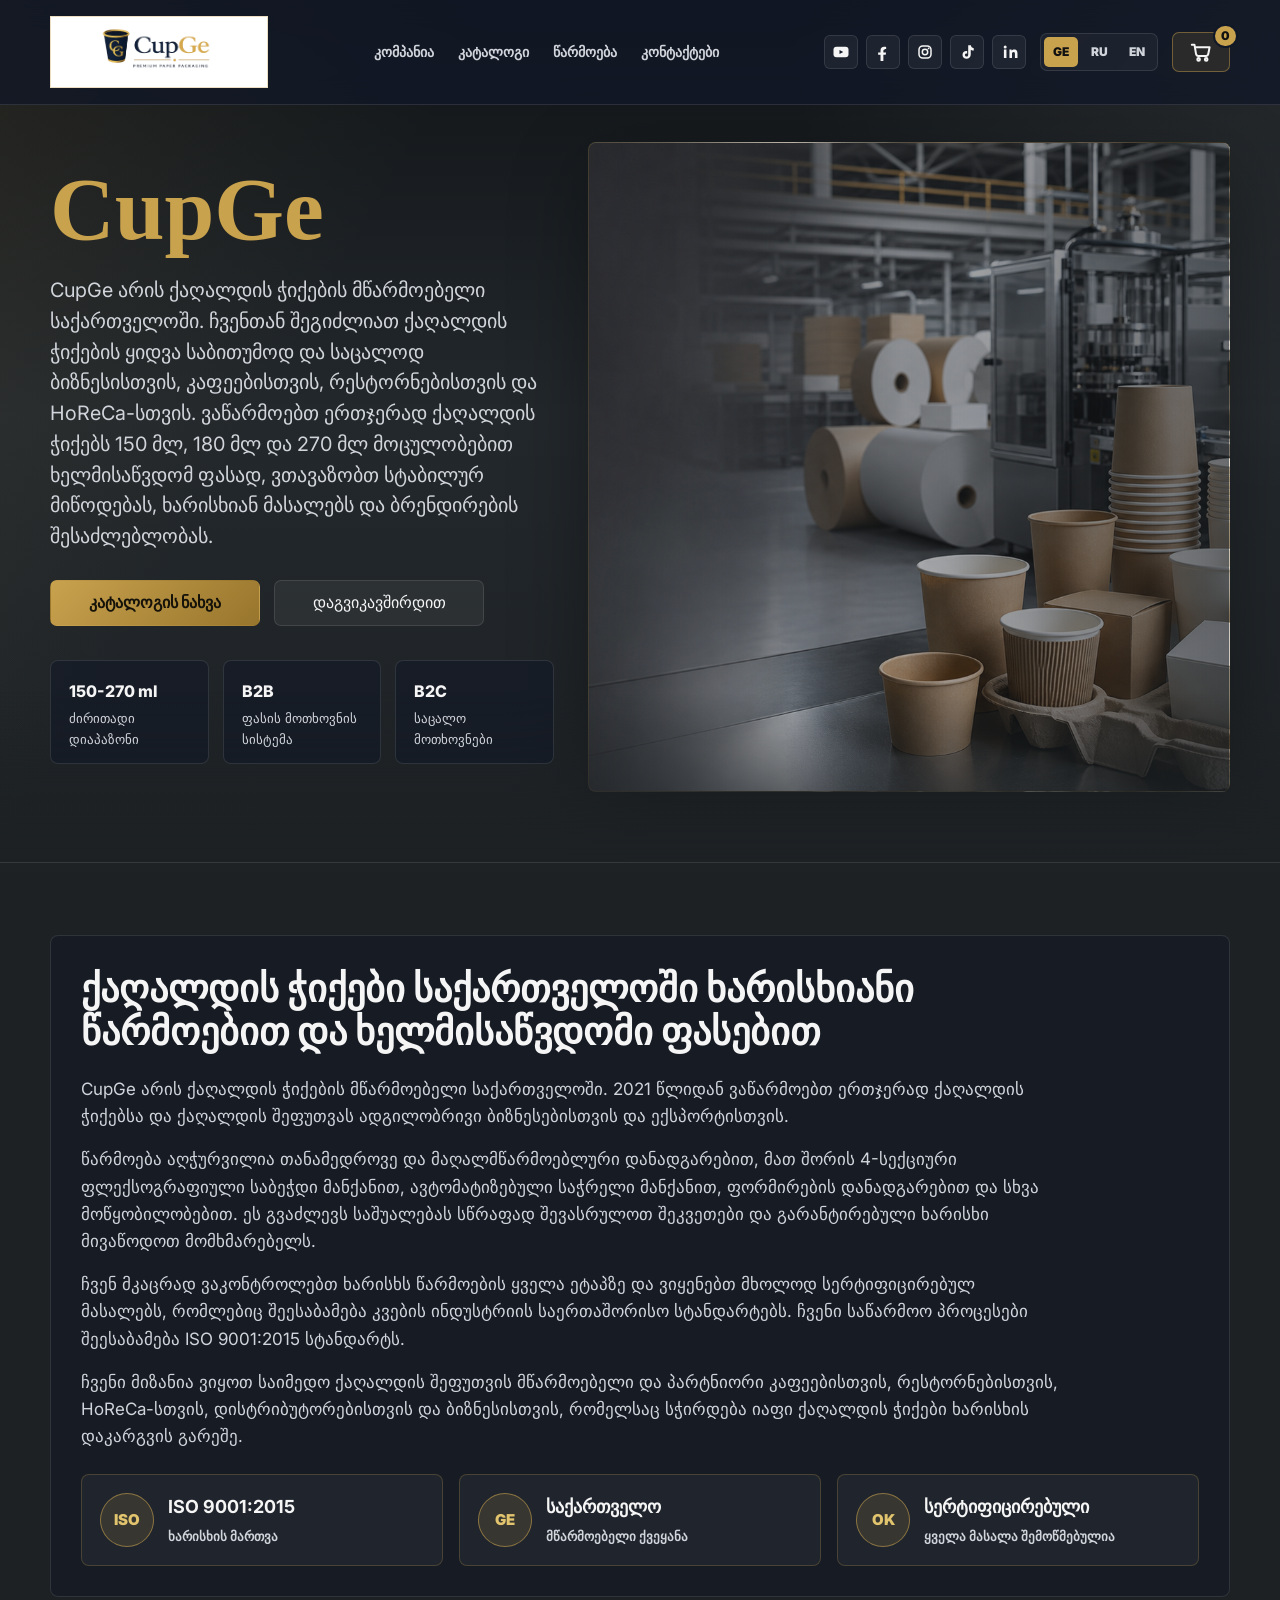
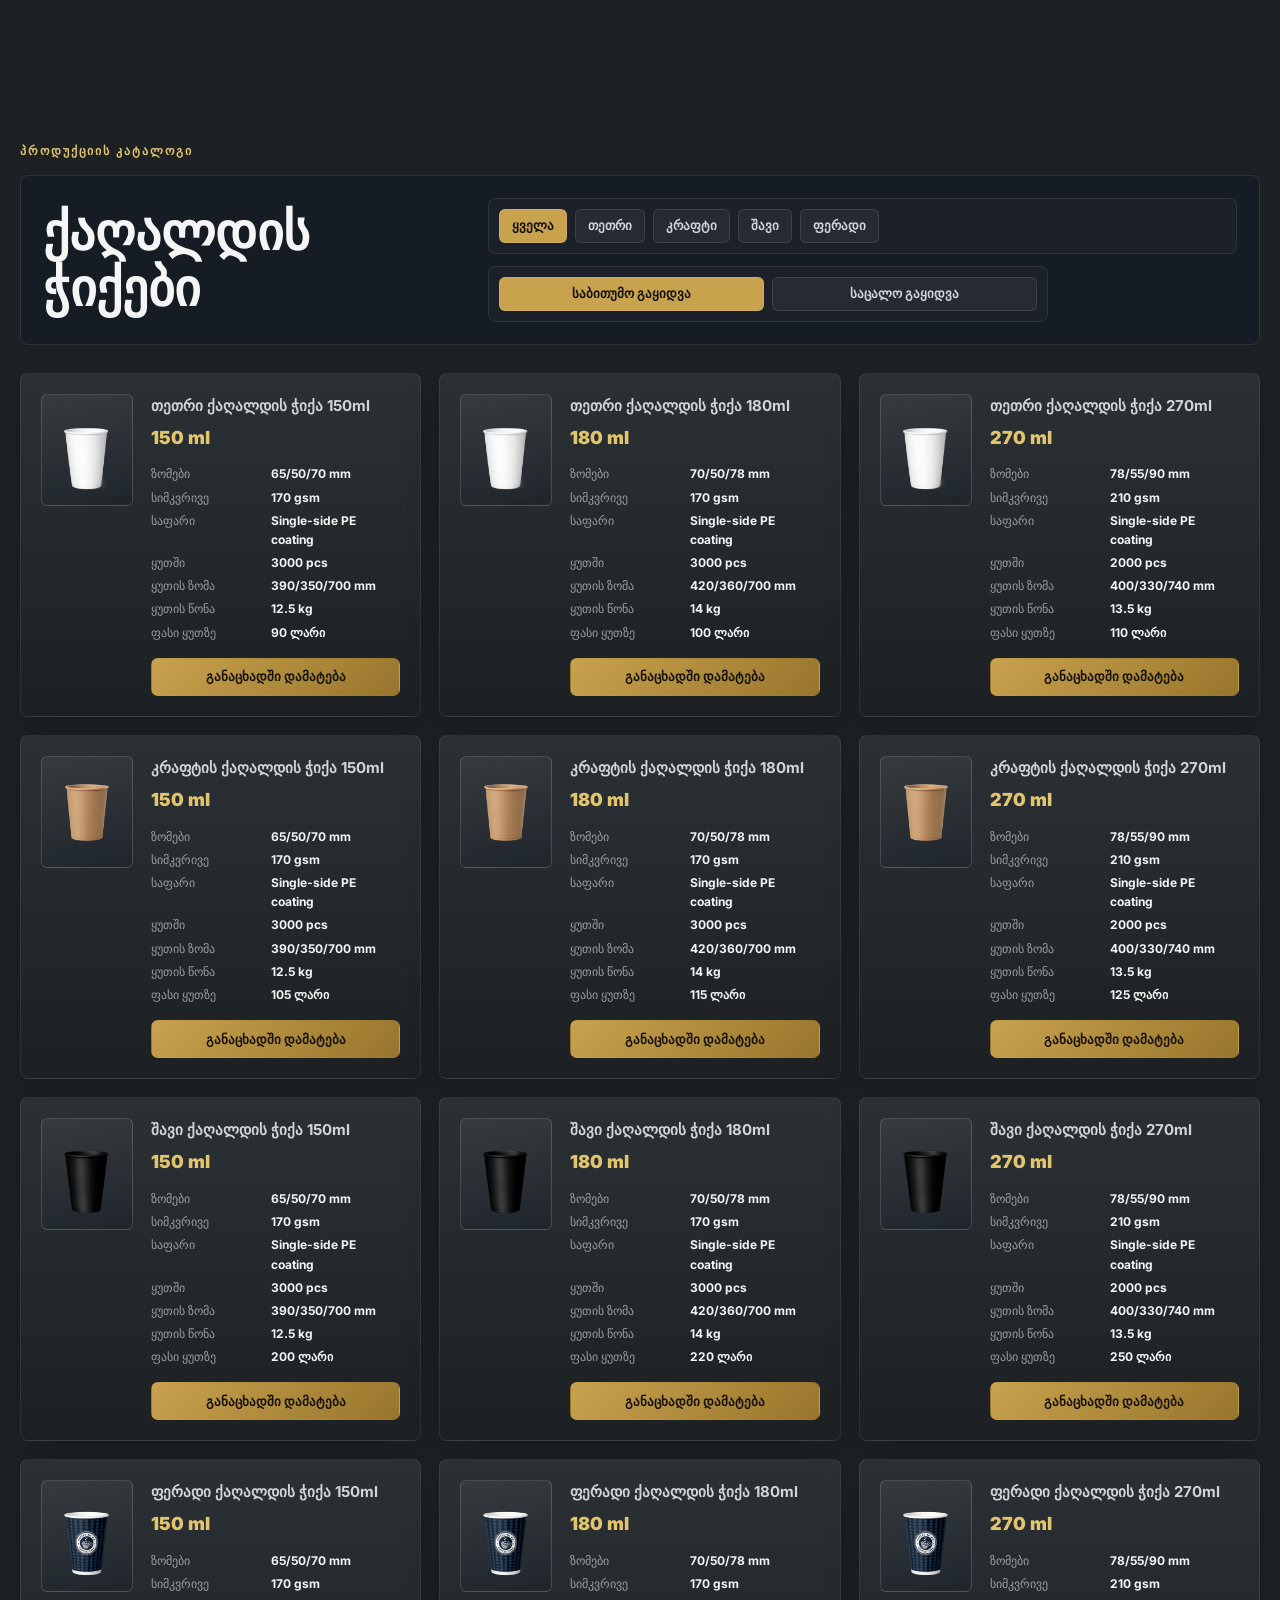
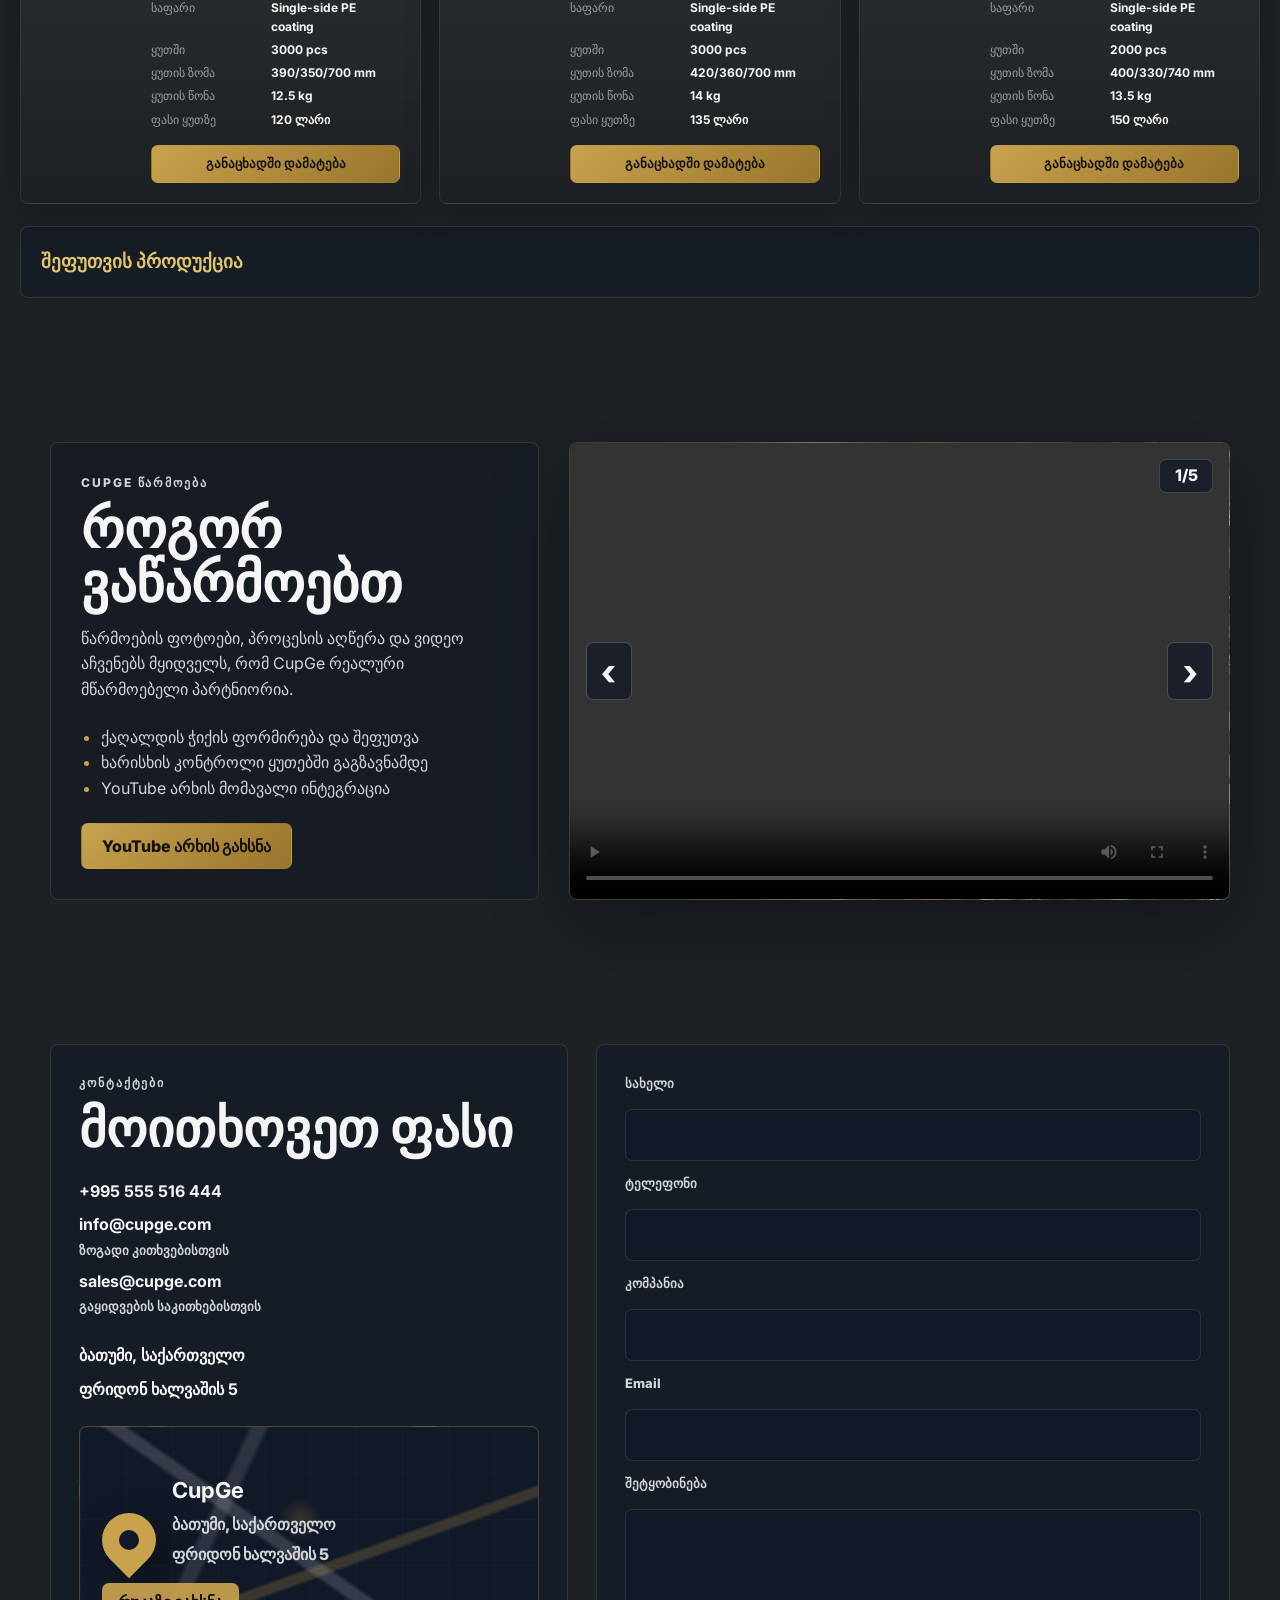
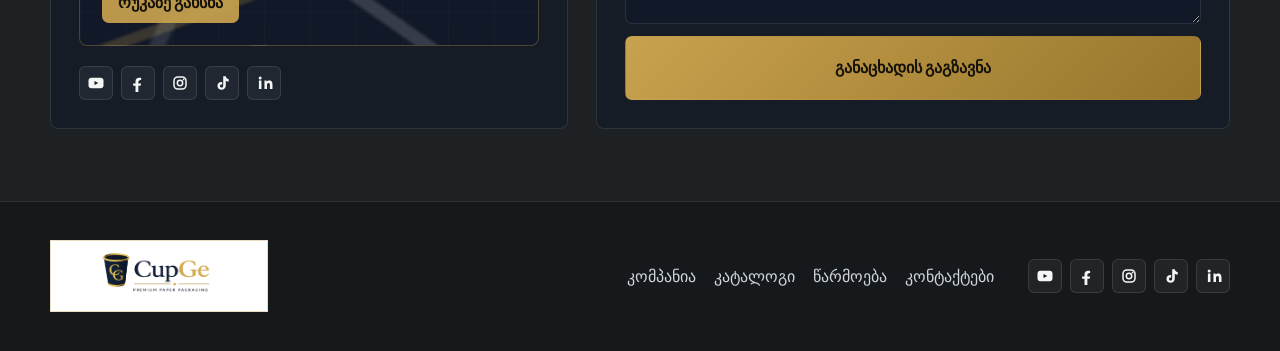
==== index.html @ bca30e8b "Refresh production video sources" ====
<!doctype html>
<html lang="ka-GE">
  <head>
    <meta charset="utf-8">
    <meta name="viewport" content="width=device-width, initial-scale=1">
    <meta name="description" content="CupGe - ქაღალდის ჭიქების მწარმოებელი საქართველოში. ქაღალდის ჭიქების წარმოება, ქაღალდის შეფუთვა და საბითუმო მიწოდება კაფეებისთვის, რესტორნებისთვის, HoReCa-სთვის და ბიზნესისთვის.">
    <meta name="keywords" content="ქაღალდის ჭიქები საქართველოში, ქაღალდის ჭიქების წარმოება, ქაღალდის ჭიქების მწარმოებელი საქართველოში, ქაღალდის შეფუთვის მწარმოებელი, ქაღალდის ჭიქები საბითუმოდ, იაფი ქაღალდის ჭიქები, CupGe">
    <meta property="og:locale" content="ka_GE">
    <meta property="og:type" content="website">
    <meta property="og:url" content="https://cupge.com/">
    <meta property="og:title" content="CupGe | ქაღალდის ჭიქების მწარმოებელი საქართველოში">
    <meta property="og:description" content="ქაღალდის ჭიქები და ქაღალდის შეფუთვა საქართველოში: წარმოება, საბითუმო მიწოდება და ხელმისაწვდომი ფასები კაფეებისთვის, რესტორნებისთვის, HoReCa-სთვის და ბიზნესისთვის.">
    <link rel="canonical" href="https://cupge.com/">
    <link rel="alternate" hreflang="ka-GE" href="https://cupge.com/">
    <link rel="alternate" hreflang="ru" href="https://cupge.com/?lang=ru">
    <link rel="alternate" hreflang="en" href="https://cupge.com/?lang=en">
    <link rel="alternate" hreflang="x-default" href="https://cupge.com/">
    <title>CupGe | ქაღალდის ჭიქების მწარმოებელი საქართველოში</title>
    <link rel="preconnect" href="https://fonts.googleapis.com">
    <link rel="preconnect" href="https://fonts.gstatic.com" crossorigin>
    <link href="https://fonts.googleapis.com/css2?family=Inter:wght@400;500;600;700;800&family=Manrope:wght@500;600;700&display=swap" rel="stylesheet">
    <link rel="stylesheet" href="/styles/main.css?v=20260616-submit-lock">
    <link rel="stylesheet" href="/styles/header.css?v=20260612-cart-icon">
    <link rel="stylesheet" href="/styles/catalog.css?v=20260611-catalog-layout">
    <link rel="stylesheet" href="/styles/cart.css?v=20260612-crm-modal">
    <link rel="stylesheet" href="/styles/production.css?v=20260619-video-fit">
    <link rel="stylesheet" href="/styles/contacts.css?v=20260612-map-original">
    <link rel="stylesheet" href="/styles/social.css">
    <link rel="stylesheet" href="/styles/responsive.css?v=20260619-video-carousel">
  </head>
  <body>
    <header class="site-header">
      <a class="brand" href="#top" aria-label="CupGe home">
        <img src="/assets/images/logo/cupge-logo-cropped.png" alt="CupGe logo">
      </a>
      <nav class="main-nav" aria-label="Main navigation">
        <a href="#about" data-i18n="nav.about">About</a>
        <a href="#catalog" data-i18n="nav.catalog">Catalog</a>
        <a href="#production" data-i18n="nav.production">Production</a>
        <a href="#contacts" data-i18n="nav.contacts">Contacts</a>
      </nav>
      <div class="header-actions">
        <div class="social-list" data-social-target="header"></div>
        <div class="language-switcher" aria-label="Language selector">
          <button type="button" class="active" data-lang="ka">GE</button>
          <button type="button" data-lang="ru">RU</button>
          <button type="button" data-lang="en">EN</button>
        </div>
        <button class="cart-toggle" type="button" data-cart-open aria-label="Open cart">
          <svg class="cart-toggle-icon" viewBox="0 0 24 24" aria-hidden="true">
            <path d="M6.4 7.2h14.2l-1.4 7.1a2 2 0 0 1-2 1.6H9.1a2 2 0 0 1-2-1.6L5.5 4.8H2.8" />
            <circle cx="9.6" cy="19.4" r="1.3" />
            <circle cx="17.2" cy="19.4" r="1.3" />
          </svg>
          <span class="cart-toggle-label" data-i18n="nav.quote">Quote</span>
          <span class="cart-count" data-cart-count>0</span>
        </button>
      </div>
    </header>

    <main id="top">
      <section class="hero">
        <div class="hero-copy">
          <h1 data-i18n="hero.title">CupGe</h1>
          <p class="hero-lead" data-i18n="hero.lead">CupGe არის ქაღალდის ჭიქების მწარმოებელი საქართველოში. ჩვენთან შეგიძლიათ ქაღალდის ჭიქების ყიდვა საბითუმოდ და საცალოდ ბიზნესისთვის, კაფეებისთვის, რესტორნებისთვის და HoReCa-სთვის.</p>
          <div class="hero-actions">
            <a class="button button-primary" href="#catalog" data-i18n="hero.catalog">View Catalog</a>
            <a class="button button-secondary" href="#contacts" data-i18n="hero.contact">Contact Us</a>
          </div>
          <dl class="hero-stats">
            <div><dt>150-270 ml</dt><dd data-i18n="hero.statRange">core cup range</dd></div>
            <div><dt>B2B</dt><dd data-i18n="hero.statB2b">quotation workflow</dd></div>
            <div><dt>B2C</dt><dd data-i18n="hero.statB2c">retail requests</dd></div>
          </dl>
        </div>
        <div class="hero-media" aria-label="CupGe manufacturing preview"></div>
      </section>

      <section class="section about-section" id="about">
        <div class="about-profile">
          <h2 data-i18n="about.title">ქაღალდის ჭიქები საქართველოში ხარისხიანი წარმოებით და ხელმისაწვდომი ფასებით</h2>
          <div class="about-text">
            <p data-i18n="about.p1">We have specialized in mass production and export of disposable paper cups and packaging since 2021.</p>
            <p data-i18n="about.p2">Our production is equipped with modern high-performance machinery, including a 4-section flexographic printing machine, automated die-cutting equipment, cup forming machines and other production lines.</p>
            <p data-i18n="about.p3">We strictly control quality at every stage of production and use only certified materials that meet international food industry standards.</p>
            <p data-i18n="about.p4">Our goal is to be a reliable partner for the successful growth of your business.</p>
          </div>
          <div class="about-badges" aria-label="CupGe certifications and manufacturing facts">
            <article class="about-badge">
              <span class="badge-mark">ISO</span>
              <strong data-i18n="about.badgeIso">ISO 9001:2015</strong>
              <small data-i18n="about.badgeIsoText">quality management</small>
            </article>
            <article class="about-badge">
              <span class="badge-mark">GE</span>
              <strong data-i18n="about.badgeCountry">Georgia</strong>
              <small data-i18n="about.badgeCountryText">country of manufacture</small>
            </article>
            <article class="about-badge">
              <span class="badge-mark">OK</span>
              <strong data-i18n="about.badgeMaterials">Certified</strong>
              <small data-i18n="about.badgeMaterialsText">all materials are verified</small>
            </article>
          </div>
        </div>
      </section>

      <section class="section catalog-section" id="catalog">
        <div class="catalog-title">
          <p class="eyebrow" data-i18n="catalog.eyebrow">Product catalog</p>
        </div>
        <div class="catalog-category-card">
          <h2 data-i18n="catalog.title">Paper Cups</h2>
          <div class="catalog-control-grid">
            <div class="catalog-tabs" role="tablist" aria-label="Catalog filters">
              <button type="button" class="active" data-filter="all" data-i18n="catalog.all">All</button>
              <button type="button" data-filter="white" data-i18n="catalog.white">White</button>
              <button type="button" data-filter="kraft" data-i18n="catalog.kraft">Kraft</button>
              <button type="button" data-filter="black" data-i18n="catalog.black">Black</button>
              <button type="button" data-filter="colored" data-i18n="catalog.colored">Colored</button>
            </div>
            <div class="catalog-section-tabs" role="tablist" aria-label="Catalog sale type">
              <button type="button" class="active" data-catalog-section="wholesale" data-i18n="catalog.wholesale">Wholesale</button>
              <button type="button" data-catalog-section="retail" data-i18n="catalog.retail">Retail cups</button>
            </div>
          </div>
        </div>
        <div class="product-grid" data-products></div>
        <div class="packaging-panel">
          <h3 data-i18n="catalog.packagingTitle">Packaging products</h3>
          <p data-i18n="catalog.packagingText">Expandable category reserved for cartons, sleeves, lids and custom branded packaging.</p>
        </div>
      </section>

      <section class="section production-section" id="production">
        <div class="production-copy">
          <p class="eyebrow" data-i18n="production.eyebrow">CupGe Production</p>
          <h2 data-i18n="production.title">How We Manufacture</h2>
          <p data-i18n="production.text">Factory visuals, process notes and video previews help buyers verify that CupGe is a real manufacturing partner.</p>
          <ul class="check-list">
            <li data-i18n="production.item1">Paper cup forming and packing process</li>
            <li data-i18n="production.item2">Quality control before carton shipment</li>
            <li data-i18n="production.item3">Future YouTube channel integration</li>
          </ul>
          <button class="button button-primary" type="button" data-youtube-open data-i18n="production.youtube">Open YouTube Channel</button>
        </div>
        <div class="video-preview" data-youtube-preview data-video-carousel>
          <button class="video-arrow video-arrow-prev" type="button" data-video-prev aria-label="Previous video">&#8249;</button>
          <div class="production-video-track">
            <video class="production-video active" data-production-video controls preload="metadata">
              <source src="/assets/videos/production-video.mp4.mp4?v=20260619-video-files" type="video/mp4">
              <span data-i18n="production.preview">Production video preview</span>
            </video>
            <video class="production-video" data-production-video controls preload="metadata" hidden>
              <source src="/assets/videos/print-black-gold-city.mp4?v=20260619-video-files" type="video/mp4">
              <span data-i18n="production.preview">Production video preview</span>
            </video>
            <video class="production-video" data-production-video controls preload="metadata" hidden>
              <source src="/assets/videos/print-bordo.mp4?v=20260619-video-files" type="video/mp4">
              <span data-i18n="production.preview">Production video preview</span>
            </video>
            <video class="production-video" data-production-video controls preload="metadata" hidden>
              <source src="/assets/videos/print-white-city.mp4?v=20260619-video-files" type="video/mp4">
              <span data-i18n="production.preview">Production video preview</span>
            </video>
            <video class="production-video" data-production-video controls preload="metadata" hidden>
              <source src="/assets/videos/work-process.mp4?v=20260619-video-files" type="video/mp4">
              <span data-i18n="production.preview">Production video preview</span>
            </video>
          </div>
          <button class="video-arrow video-arrow-next" type="button" data-video-next aria-label="Next video">&#8250;</button>
          <div class="video-counter" aria-live="polite"><span data-video-current>1</span>/<span data-video-total>5</span></div>
        </div>
      </section>

      <section class="section contacts-section" id="contacts">
        <div class="contact-info">
          <p class="eyebrow" data-i18n="contacts.eyebrow">Contacts</p>
          <h2 data-i18n="contacts.title">Request a quotation</h2>
          <div class="contact-lines">
            <a href="tel:+995555516444">+995 555 516 444</a>
            <div class="contact-email">
              <a href="mailto:info@cupge.com">info@cupge.com</a>
              <span data-i18n="contacts.emailGeneral">General questions</span>
            </div>
            <div class="contact-email">
              <a href="mailto:sales@cupge.com">sales@cupge.com</a>
              <span data-i18n="contacts.emailSales">Sales questions</span>
            </div>
            <div class="contact-address">
              <span data-i18n="contacts.addressCity">Batumi, Georgia</span>
              <span data-i18n="contacts.addressStreet">5 Fridon Khalvashi Street</span>
            </div>
          </div>
          <div class="map-card" aria-label="CupGe location">
            <div class="map-pin" aria-hidden="true"></div>
            <div class="map-card-copy">
              <strong>CupGe</strong>
              <span data-i18n="contacts.addressCity">Batumi, Georgia</span>
              <span data-i18n="contacts.addressStreet">5 Fridon Khalvashi Street</span>
            </div>
            <a class="map-link" href="https://www.google.com/maps/search/?api=1&query=Cupge%20Fridon%20Khalvashi%205%20Batumi%20Georgia" target="_blank" rel="noopener" data-i18n="contacts.openMap">Open in Maps</a>
          </div>
          <div class="social-list" data-social-target="contacts"></div>
        </div>
        <form class="request-form" data-order-form>
          <label><span data-i18n="form.name">Name</span> <input name="name" required autocomplete="name"></label>
          <label><span data-i18n="form.phone">Phone</span> <input name="phone" required autocomplete="tel"></label>
          <label><span data-i18n="form.company">კომპანია</span> <input name="company" autocomplete="organization"></label>
          <label><span data-i18n="form.email">Email</span> <input name="email" type="email" autocomplete="email"></label>
          <label><span data-i18n="form.message">Message</span> <textarea name="message" rows="4"></textarea></label>
          <button class="button button-primary" type="submit" data-i18n="form.submit">Send Request</button>
        </form>
      </section>

    </main>

    <aside class="cart-drawer" data-cart-drawer aria-label="Quotation cart">
      <div class="cart-panel">
        <div class="cart-header">
          <h2 data-i18n="cart.title">Quotation Cart</h2>
          <button type="button" class="icon-button" data-cart-close aria-label="Close cart">x</button>
        </div>
        <div class="cart-items" data-cart-items></div>
        <div class="cart-total" data-cart-total hidden></div>
        <button class="button button-primary" type="button" data-cart-request data-i18n="cart.request">Send Request</button>
        <button class="button button-secondary" type="button" data-cart-clear data-i18n="cart.clear">Clear Cart</button>
      </div>
    </aside>

    <div class="site-toast" data-toast hidden></div>

    <div class="order-modal" data-order-modal hidden>
      <div class="order-modal-panel" role="dialog" aria-modal="true" aria-live="polite" aria-labelledby="order-modal-title">
        <p class="eyebrow" data-i18n="nav.quote">Quote</p>
        <h2 id="order-modal-title" data-order-modal-message></h2>
        <button class="button button-primary" type="button" data-order-modal-ok data-i18n="form.ok">OK</button>
      </div>
    </div>

    <footer class="site-footer">
      <div>
        <a class="brand footer-brand" href="#top"><img src="/assets/images/logo/cupge-logo-cropped.png" alt="CupGe logo"></a>
      </div>
      <nav aria-label="Footer navigation">
        <a href="#about" data-i18n="nav.about">About</a>
        <a href="#catalog" data-i18n="nav.catalog">Catalog</a>
        <a href="#production" data-i18n="nav.production">Production</a>
        <a href="#contacts" data-i18n="nav.contacts">Contacts</a>
      </nav>
      <div class="social-list" data-social-target="footer"></div>
    </footer>

    <script src="/js/i18n.js?v=20260612-crm-modal-i18n"></script>
    <script src="/js/api.js?v=20260612-crm-source-type-v1"></script>
    <script src="/js/products.js?v=20260612-retail-prices"></script>
    <script src="/js/cart.js?v=20260612-cart-toast"></script>
    <script src="/js/catalog.js?v=20260612-retail-prices"></script>
    <script src="/js/video.js?v=20260619-video-fit"></script>
    <script src="/js/social-links.js?v=20260612-retail-prices"></script>
    <script src="/js/app.js?v=20260616-submit-lock"></script>
  </body>
</html>
---- styles/main.css ----
:root {
  --graphite: #2b3135;
  --dark: #23282c;
  --charcoal: #1d2124;
  --navy-black: #111827;
  --white: #f5f5f5;
  --muted: #d1d5db;
  --gold: #c9a24e;
  --gold-soft: #e1c46d;
  --surface: rgba(35, 40, 44, 0.9);
  --line: rgba(245, 245, 245, 0.11);
  --shadow: 0 24px 80px rgba(0, 0, 0, 0.32);
}

* { box-sizing: border-box; }

html {
  scroll-behavior: smooth;
}

body {
  margin: 0;
  font-family: Inter, Manrope, Arial, sans-serif;
  color: var(--white);
  background: var(--charcoal);
  line-height: 1.6;
}

body::before {
  content: "";
  position: fixed;
  inset: 0;
  z-index: -2;
  background:
    linear-gradient(120deg, rgba(201, 162, 78, 0.09), transparent 28%),
    radial-gradient(circle at top right, rgba(245, 245, 245, 0.08), transparent 32%),
    linear-gradient(180deg, #101417, #23282c 46%, #1d2124);
}

a {
  color: inherit;
  text-decoration: none;
}

button,
input,
textarea {
  font: inherit;
}

img {
  display: block;
  max-width: 100%;
}

.section {
  width: min(1180px, calc(100% - 40px));
  margin: 0 auto;
  padding: 72px 0;
}

.section-heading {
  display: flex;
  justify-content: space-between;
  gap: 28px;
  align-items: end;
  margin-bottom: 28px;
}

.section-heading h2 {
  max-width: 760px;
  margin: 0;
  font-family: Manrope, Inter, sans-serif;
  font-size: clamp(28px, 4vw, 46px);
  line-height: 1.08;
  letter-spacing: 0;
}

.eyebrow {
  margin: 0 0 10px;
  color: var(--gold-soft);
  font-size: 12px;
  font-weight: 800;
  letter-spacing: 0.16em;
  text-transform: uppercase;
}

.button {
  display: inline-flex;
  align-items: center;
  justify-content: center;
  min-height: 46px;
  padding: 0 20px;
  border: 1px solid var(--line);
  border-radius: 7px;
  color: var(--white);
  cursor: pointer;
  transition: transform 160ms ease, border-color 160ms ease, background 160ms ease;
}

.button:hover {
  transform: translateY(-1px);
  border-color: rgba(201, 162, 78, 0.8);
}

.button:disabled {
  cursor: not-allowed;
  transform: none;
  opacity: 0.78;
}

.button-primary {
  background: linear-gradient(135deg, var(--gold), #97752c);
  border-color: transparent;
  color: #15120a;
  font-weight: 800;
}

.button-primary:disabled {
  background: linear-gradient(135deg, #8b733d, #5d4a25);
  color: rgba(245, 245, 245, 0.78);
}

.button-secondary {
  background: rgba(255, 255, 255, 0.05);
}

.hero {
  min-height: 780px;
  padding: 142px max(24px, calc((100vw - 1180px) / 2)) 70px;
  display: grid;
  grid-template-columns: minmax(360px, 0.88fr) minmax(460px, 1.12fr);
  align-items: center;
  gap: 34px;
  position: relative;
  overflow: hidden;
  border-bottom: 1px solid var(--line);
}

.hero::after {
  content: "";
  position: absolute;
  inset: auto 0 0;
  height: 170px;
  background: linear-gradient(0deg, var(--charcoal), transparent);
  pointer-events: none;
}

.hero-copy {
  position: relative;
  z-index: 1;
}

.hero h1 {
  margin: 0;
  font-family: Georgia, "Times New Roman", serif;
  font-size: clamp(48px, 7vw, 96px);
  line-height: 0.86;
  color: var(--gold);
  letter-spacing: 0;
}

.hero-lead {
  max-width: 620px;
  margin: 28px 0;
  color: var(--muted);
  font-size: clamp(16px, 1.55vw, 20px);
  line-height: 1.55;
}

.hero-actions {
  display: flex;
  flex-wrap: wrap;
  gap: 14px;
}

.hero-actions .button {
  min-width: 210px;
}

.hero-stats {
  margin: 34px 0 0;
  display: grid;
  grid-template-columns: repeat(3, minmax(0, 1fr));
  grid-auto-rows: 104px;
  gap: 14px;
  width: min(100%, 600px);
  max-width: 100%;
  align-items: stretch;
}

.hero-stats div {
  min-width: 0;
  min-height: 0;
  padding: 18px;
  background: rgba(17, 24, 39, 0.56);
  border: 1px solid var(--line);
  border-radius: 8px;
  overflow: hidden;
}

.hero-stats dt {
  color: var(--white);
  font-weight: 800;
  white-space: nowrap;
}

.hero-stats dd {
  margin: 4px 0 0;
  color: var(--muted);
  font-size: 13px;
}

.hero-media {
  min-height: 650px;
  border-radius: 8px;
  background:
    linear-gradient(90deg, rgba(29, 33, 36, 0.08), rgba(29, 33, 36, 0.66)),
    url("../assets/images/production/factory-process.png") center / cover;
  box-shadow: var(--shadow);
  border: 1px solid rgba(201, 162, 78, 0.2);
}

.about-profile {
  display: grid;
  gap: 24px;
  padding: 30px;
  border-radius: 8px;
  background: rgba(17, 24, 39, 0.48);
  border: 1px solid var(--line);
}

.about-profile h2 {
  max-width: 900px;
  margin: 0;
  font-family: Manrope, Inter, sans-serif;
  font-size: clamp(26px, 3vw, 40px);
  line-height: 1.12;
  letter-spacing: 0;
}

.about-text {
  display: grid;
  gap: 16px;
  max-width: 980px;
}

.about-text p {
  margin: 0;
  color: var(--muted);
  font-size: 17px;
}

.about-badges {
  display: grid;
  grid-template-columns: repeat(3, 1fr);
  gap: 16px;
}

.about-badge {
  display: grid;
  grid-template-columns: auto 1fr;
  gap: 4px 14px;
  align-items: center;
  padding: 18px;
  border-radius: 8px;
  background: rgba(255, 255, 255, 0.04);
  border: 1px solid rgba(201, 162, 78, 0.24);
}

.badge-mark {
  grid-row: span 2;
  width: 54px;
  height: 54px;
  display: grid;
  place-items: center;
  border-radius: 50%;
  background: rgba(201, 162, 78, 0.14);
  color: var(--gold-soft);
  border: 1px solid rgba(201, 162, 78, 0.58);
  font-weight: 900;
  font-size: 15px;
}

.about-badge strong {
  color: var(--white);
  font-size: 18px;
}

.about-badge small {
  color: var(--muted);
  font-weight: 700;
}

.site-footer {
  display: grid;
  grid-template-columns: 1fr auto auto;
  gap: 34px;
  align-items: center;
  padding: 38px max(24px, calc((100vw - 1180px) / 2));
  border-top: 1px solid var(--line);
  background: #15191c;
}

.site-footer p {
  max-width: 420px;
  color: var(--muted);
}

.site-footer nav {
  display: flex;
  gap: 18px;
  color: var(--muted);
}
---- styles/header.css ----
.site-header {
  position: fixed;
  top: 0;
  left: 0;
  right: 0;
  z-index: 20;
  display: grid;
  grid-template-columns: auto 1fr auto;
  align-items: center;
  gap: 24px;
  padding: 16px max(20px, calc((100vw - 1180px) / 2));
  background: rgba(17, 24, 39, 0.78);
  border-bottom: 1px solid var(--line);
  backdrop-filter: blur(14px);
}

.brand img {
  width: 190px;
  height: 58px;
  object-fit: contain;
  object-position: center;
}

.brand {
  display: inline-flex;
  align-items: center;
  justify-content: center;
  min-width: 218px;
  min-height: 72px;
  padding: 4px 9px;
  border: 1px solid rgba(201, 162, 78, 0.35);
  border-radius: 0;
  background: #ffffff;
  box-shadow: none;
}

.footer-brand img {
  width: 190px;
  height: 58px;
}

.main-nav {
  display: flex;
  justify-content: center;
  gap: 24px;
  color: var(--muted);
  font-size: 14px;
  font-weight: 700;
}

.main-nav a:hover {
  color: var(--gold-soft);
}

.header-actions {
  display: flex;
  align-items: center;
  gap: 14px;
}

.language-switcher {
  display: inline-flex;
  gap: 4px;
  padding: 3px;
  border: 1px solid var(--line);
  border-radius: 7px;
  background: rgba(255, 255, 255, 0.04);
}

.language-switcher button {
  min-width: 34px;
  height: 30px;
  border: 0;
  border-radius: 5px;
  background: transparent;
  color: var(--muted);
  cursor: pointer;
  font-size: 12px;
  font-weight: 900;
}

.language-switcher button.active {
  background: var(--gold);
  color: #111;
}

.cart-toggle {
  position: relative;
  display: inline-flex;
  align-items: center;
  justify-content: center;
  min-height: 40px;
  min-width: 58px;
  padding: 0 12px;
  border: 1px solid rgba(201, 162, 78, 0.45);
  border-radius: 7px;
  background: rgba(201, 162, 78, 0.12);
  color: var(--white);
  cursor: pointer;
  font-weight: 800;
}

.cart-toggle-icon {
  width: 24px;
  height: 24px;
  fill: none;
  stroke: currentColor;
  stroke-width: 2;
  stroke-linecap: round;
  stroke-linejoin: round;
}

.cart-toggle-label {
  position: absolute;
  width: 1px;
  height: 1px;
  overflow: hidden;
  clip: rect(0 0 0 0);
  white-space: nowrap;
}

.cart-count {
  position: absolute;
  top: -9px;
  right: -9px;
  display: inline-flex;
  min-width: 24px;
  height: 24px;
  align-items: center;
  justify-content: center;
  padding: 0 6px;
  border-radius: 999px;
  background: var(--gold);
  color: #111;
  border: 2px solid #111827;
  font-size: 12px;
  line-height: 1;
  font-weight: 900;
}
---- styles/catalog.css ----
.catalog-section {
  width: min(1260px, calc(100% - 40px));
}

.catalog-title {
  margin-bottom: 14px;
}

.catalog-title .eyebrow {
  margin: 0;
}

.catalog-category-card {
  display: grid;
  grid-template-columns: minmax(240px, 0.72fr) minmax(360px, 1.28fr);
  gap: 24px;
  align-items: center;
  padding: 22px;
  margin-bottom: 28px;
  border-radius: 8px;
  background: rgba(17, 24, 39, 0.45);
  border: 1px solid var(--line);
}

.catalog-category-card h2 {
  margin: 0;
  font-size: clamp(36px, 4vw, 58px);
  line-height: 1.08;
}

.catalog-control-grid {
  display: grid;
  gap: 12px;
}

.catalog-tabs,
.catalog-section-tabs {
  display: flex;
  flex-wrap: wrap;
  gap: 8px;
  padding: 10px;
  border: 1px solid rgba(245, 245, 245, 0.08);
  border-radius: 8px;
  background: rgba(255, 255, 255, 0.025);
}

.catalog-section-tabs {
  width: min(100%, 560px);
}

.catalog-section-tabs button,
.catalog-tabs button {
  min-height: 34px;
  padding: 0 12px;
  border: 1px solid var(--line);
  border-radius: 6px;
  background: rgba(255, 255, 255, 0.05);
  color: var(--muted);
  cursor: pointer;
  font-size: 13px;
  font-weight: 800;
}

.catalog-section-tabs button {
  min-width: 210px;
  flex: 1 1 210px;
}

.catalog-section-tabs button.active,
.catalog-tabs button.active {
  background: var(--gold);
  color: #111;
}

.product-grid {
  display: grid;
  grid-template-columns: repeat(3, 1fr);
  gap: 18px;
}

.product-card {
  display: grid;
  grid-template-columns: 92px 1fr;
  gap: 18px;
  min-height: 300px;
  padding: 20px;
  border-radius: 8px;
  background: linear-gradient(180deg, rgba(43, 49, 53, 0.96), rgba(29, 33, 36, 0.98));
  border: 1px solid rgba(245, 245, 245, 0.08);
  box-shadow: 0 16px 36px rgba(0, 0, 0, 0.16);
}

.product-visual {
  height: 112px;
  border-radius: 6px;
  display: grid;
  place-items: center;
  background: linear-gradient(165deg, rgba(255, 255, 255, 0.06), rgba(17, 24, 39, 0.24));
  position: relative;
  overflow: hidden;
  border: 1px solid rgba(255, 255, 255, 0.16);
}

.product-visual img {
  width: 100%;
  height: 100%;
  object-fit: contain;
  padding: 8px;
}

.product-content h3 {
  margin: 0 0 6px;
  font-size: 15px;
  color: var(--muted);
}

.product-volume {
  color: var(--gold-soft);
  font-size: 18px;
  font-weight: 900;
}

.spec-list {
  display: grid;
  gap: 4px;
  margin: 12px 0 16px;
  font-size: 12px;
  color: var(--muted);
}

.spec-list div {
  display: grid;
  grid-template-columns: 112px 1fr;
  gap: 8px;
}

.spec-list dt {
  color: rgba(245, 245, 245, 0.58);
}

.spec-list dd {
  margin: 0;
  color: var(--white);
  font-weight: 700;
}

.product-card .button {
  width: 100%;
  min-height: 38px;
  font-size: 13px;
}

.packaging-panel {
  margin-top: 22px;
  padding: 20px;
  border-radius: 8px;
  background: rgba(17, 24, 39, 0.42);
  border: 1px solid var(--line);
}

.packaging-panel h3 {
  margin: 0;
  color: var(--gold-soft);
  font-weight: 800;
}

.packaging-panel p {
  display: none;
  color: var(--muted);
}
---- styles/cart.css ----
.cart-drawer {
  position: fixed;
  inset: 0;
  z-index: 40;
  display: none;
  justify-content: flex-end;
  background: rgba(0, 0, 0, 0.46);
}

.cart-drawer.open {
  display: flex;
}

.cart-panel {
  box-sizing: border-box;
  width: min(560px, 100%);
  height: 100%;
  padding: 24px;
  background: #171c20;
  border-left: 1px solid var(--line);
  box-shadow: var(--shadow);
  overflow-x: hidden;
  overflow-y: auto;
}

.cart-header {
  display: flex;
  align-items: center;
  justify-content: space-between;
  gap: 12px;
}

.cart-header h2 {
  margin: 0;
}

.icon-button {
  width: 38px;
  height: 38px;
  border: 1px solid var(--line);
  border-radius: 6px;
  background: rgba(255, 255, 255, 0.06);
  color: var(--white);
  cursor: pointer;
}

.cart-items {
  display: grid;
  gap: 12px;
  margin: 24px 0;
}

.cart-panel > .button {
  width: 100%;
  margin-top: 10px;
}

.cart-item {
  overflow: hidden;
  padding: 14px;
  border: 1px solid var(--line);
  border-radius: 8px;
  background: rgba(255, 255, 255, 0.04);
}

.cart-item strong {
  display: block;
  margin-bottom: 8px;
}

.cart-item-controls {
  display: grid;
  grid-template-columns: 88px minmax(58px, max-content) minmax(112px, max-content) minmax(92px, 1fr);
  align-items: center;
  gap: 8px;
}

.cart-item-controls .button {
  min-width: 112px;
  padding-inline: 14px;
}

.cart-item input {
  width: 88px;
  min-height: 36px;
  border: 1px solid var(--line);
  border-radius: 6px;
  background: #111827;
  color: var(--white);
  padding: 0 10px;
}

.cart-unit {
  color: var(--muted);
  font-weight: 800;
  white-space: nowrap;
}

.cart-line-total {
  justify-self: end;
  color: var(--gold-soft);
  font-weight: 900;
  text-align: right;
  white-space: nowrap;
}

.cart-total {
  display: flex;
  justify-content: space-between;
  gap: 16px;
  padding: 16px;
  margin: 0 0 14px;
  border: 1px solid rgba(201, 162, 78, 0.45);
  border-radius: 8px;
  background: rgba(201, 162, 78, 0.08);
  color: var(--white);
  font-weight: 900;
}

.cart-total strong {
  color: var(--gold-soft);
  white-space: nowrap;
}

.site-toast {
  position: fixed;
  right: 24px;
  top: 104px;
  z-index: 60;
  max-width: min(360px, calc(100% - 32px));
  padding: 14px 18px;
  border: 1px solid rgba(201, 162, 78, 0.42);
  border-radius: 8px;
  background: rgba(17, 24, 39, 0.96);
  color: var(--white);
  box-shadow: var(--shadow);
  font-weight: 900;
  opacity: 0;
  transform: translateY(-8px);
  transition: opacity 180ms ease, transform 180ms ease;
}

.site-toast.show {
  opacity: 1;
  transform: translateY(0);
}

.order-modal {
  position: fixed;
  inset: 0;
  z-index: 80;
  display: none;
  place-items: center;
  padding: 24px;
  background: rgba(0, 0, 0, 0.58);
}

.order-modal.open {
  display: grid;
}

.order-modal-panel {
  width: min(520px, 100%);
  padding: 28px;
  border: 1px solid rgba(201, 162, 78, 0.42);
  border-radius: 8px;
  background: #171c20;
  box-shadow: var(--shadow);
}

.order-modal-panel h2 {
  margin: 0 0 22px;
  color: var(--white);
  font-family: Manrope, Inter, sans-serif;
  font-size: 24px;
  line-height: 1.28;
  letter-spacing: 0;
}

.order-modal-panel .button {
  min-width: 112px;
}

@media (max-width: 620px) {
  .cart-panel {
    width: 100%;
  }

  .cart-item-controls {
    grid-template-columns: 88px 1fr;
  }

  .cart-item-controls .button {
    width: 100%;
  }

  .cart-line-total {
    justify-self: start;
    text-align: left;
  }

  .site-toast {
    left: 16px;
    right: 16px;
    top: 92px;
  }

  .order-modal-panel {
    padding: 22px;
  }

  .order-modal-panel h2 {
    font-size: 20px;
  }
}
---- styles/production.css ----
.production-section {
  display: grid;
  grid-template-columns: 0.85fr 1.15fr;
  gap: 30px;
  align-items: stretch;
}

.production-copy {
  padding: 30px;
  border-radius: 8px;
  background: rgba(17, 24, 39, 0.48);
  border: 1px solid var(--line);
}

.production-copy h2 {
  margin: 0 0 16px;
  font-size: clamp(30px, 5vw, 54px);
  line-height: 1;
}

.production-copy p,
.check-list {
  color: var(--muted);
}

.check-list {
  padding-left: 20px;
  margin: 22px 0;
}

.check-list li::marker {
  color: var(--gold);
}

.video-preview {
  min-height: 420px;
  position: relative;
  overflow: hidden;
  border-radius: 8px;
  background:
    linear-gradient(0deg, rgba(17, 24, 39, 0.62), rgba(17, 24, 39, 0.18)),
    url("../assets/images/production/factory-process.png") center / cover;
  border: 1px solid rgba(201, 162, 78, 0.22);
  box-shadow: var(--shadow);
}

.production-video-track {
  height: 100%;
  min-height: 420px;
  background: #05070a;
}

.production-video {
  width: 100%;
  height: 100%;
  min-height: 420px;
  display: block;
  object-fit: contain;
  background: #05070a;
}

.production-video[hidden] {
  display: none;
}

.production-video:fullscreen {
  width: 100vw;
  height: 100vh;
  object-fit: contain;
  background: #000;
}

.production-video:-webkit-full-screen {
  width: 100vw;
  height: 100vh;
  object-fit: contain;
  background: #000;
}

.video-arrow {
  width: 46px;
  height: 58px;
  position: absolute;
  top: 50%;
  z-index: 2;
  display: grid;
  place-items: center;
  border: 1px solid rgba(245, 245, 245, 0.22);
  border-radius: 7px;
  background: rgba(17, 24, 39, 0.72);
  color: var(--white);
  cursor: pointer;
  font-size: 38px;
  font-weight: 700;
  line-height: 1;
  transform: translateY(-50%);
  transition: background 160ms ease, border-color 160ms ease, color 160ms ease;
}

.video-arrow:hover {
  border-color: rgba(201, 162, 78, 0.8);
  background: rgba(201, 162, 78, 0.92);
  color: #15120a;
}

.video-arrow-prev {
  left: 16px;
}

.video-arrow-next {
  right: 16px;
}

.video-counter {
  min-width: 54px;
  min-height: 34px;
  position: absolute;
  right: 16px;
  top: 16px;
  z-index: 2;
  display: inline-flex;
  align-items: center;
  justify-content: center;
  border: 1px solid rgba(245, 245, 245, 0.18);
  border-radius: 7px;
  background: rgba(17, 24, 39, 0.72);
  color: var(--white);
  font-weight: 800;
}
---- styles/contacts.css ----
.contacts-section {
  display: grid;
  grid-template-columns: 0.9fr 1.1fr;
  gap: 28px;
}

.contact-info,
.request-form {
  padding: 28px;
  border-radius: 8px;
  background: rgba(17, 24, 39, 0.5);
  border: 1px solid var(--line);
}

.contact-info h2 {
  margin: 0 0 12px;
  font-size: clamp(30px, 5vw, 52px);
  line-height: 1;
}

.contact-info p {
  color: var(--muted);
}

.contact-lines {
  display: grid;
  gap: 8px;
  margin: 24px 0;
  color: var(--white);
  font-weight: 700;
}

.contact-email {
  display: grid;
  gap: 2px;
}

.contact-email span {
  color: var(--muted);
  font-size: 13px;
  font-weight: 700;
}

.contact-address {
  display: grid;
  gap: 8px;
  margin-top: 18px;
}

.map-card {
  min-height: 220px;
  display: grid;
  grid-template-columns: auto 1fr;
  align-content: end;
  gap: 16px;
  position: relative;
  height: 220px;
  overflow: hidden;
  padding: 22px;
  margin-bottom: 20px;
  border-radius: 8px;
  border: 1px solid rgba(201, 162, 78, 0.32);
  background:
    radial-gradient(circle at 48% 42%, rgba(201, 162, 78, 0.2), transparent 8%),
    linear-gradient(35deg, transparent 43%, rgba(245, 245, 245, 0.16) 44%, rgba(245, 245, 245, 0.16) 46%, transparent 47%),
    linear-gradient(115deg, transparent 30%, rgba(245, 245, 245, 0.12) 31%, rgba(245, 245, 245, 0.12) 33%, transparent 34%),
    linear-gradient(160deg, transparent 58%, rgba(201, 162, 78, 0.22) 59%, rgba(201, 162, 78, 0.22) 61%, transparent 62%),
    #111827;
}

.map-card::before {
  content: "";
  position: absolute;
  inset: 0;
  background:
    linear-gradient(rgba(255, 255, 255, 0.05) 1px, transparent 1px),
    linear-gradient(90deg, rgba(255, 255, 255, 0.05) 1px, transparent 1px);
  background-size: 46px 46px;
  opacity: 0.42;
}

.map-pin {
  width: 54px;
  height: 54px;
  align-self: end;
  position: relative;
  z-index: 1;
  border-radius: 50% 50% 50% 0;
  background: var(--gold);
  transform: rotate(-45deg);
  box-shadow: 0 16px 34px rgba(0, 0, 0, 0.34);
}

.map-pin::after {
  content: "";
  position: absolute;
  inset: 17px;
  border-radius: 50%;
  background: #111827;
}

.map-card-copy,
.map-link {
  position: relative;
  z-index: 1;
}

.map-card-copy {
  display: grid;
  align-content: end;
  gap: 4px;
}

.map-card-copy strong {
  font-size: 22px;
}

.map-card-copy span {
  color: var(--muted);
  font-weight: 800;
}

.map-link {
  grid-column: 1 / -1;
  width: fit-content;
  min-height: 40px;
  display: inline-flex;
  align-items: center;
  padding: 0 16px;
  border-radius: 7px;
  background: rgba(201, 162, 78, 0.92);
  color: #15120a;
  font-weight: 900;
}

.request-form {
  display: grid;
  gap: 12px;
}

.request-form label {
  display: grid;
  gap: 6px;
  color: var(--muted);
  font-size: 13px;
  font-weight: 800;
}

.request-form input,
.request-form textarea {
  width: 100%;
  border: 1px solid var(--line);
  border-radius: 7px;
  background: #111827;
  color: var(--white);
  padding: 10px 14px;
  resize: vertical;
}
---- styles/social.css ----
.social-list {
  display: flex;
  flex-wrap: wrap;
  gap: 8px;
}

.social-link {
  min-width: 34px;
  height: 34px;
  display: inline-flex;
  align-items: center;
  justify-content: center;
  border-radius: 6px;
  border: 1px solid var(--line);
  background: rgba(255, 255, 255, 0.05);
  color: var(--muted);
  font-size: 12px;
  font-weight: 900;
}

.social-link img {
  width: 18px;
  height: 18px;
  object-fit: contain;
}

.social-link:hover {
  color: var(--gold-soft);
  border-color: rgba(201, 162, 78, 0.7);
}
---- styles/responsive.css ----
@media (max-width: 980px) {
  .site-header {
    grid-template-columns: 1fr auto;
  }

  .main-nav {
    display: none;
  }

  .header-actions .social-list {
    display: none;
  }

  .language-switcher button {
    min-width: 30px;
  }

  .hero,
  .production-section,
  .contacts-section,
  .site-footer {
    grid-template-columns: 1fr;
  }

  .hero {
    min-height: auto;
    padding-top: 120px;
  }

  .hero-media {
    min-height: 420px;
  }

  .hero-stats {
    grid-template-columns: repeat(3, minmax(0, 1fr));
    width: min(100%, 600px);
  }

  .about-badges,
  .product-grid {
    grid-template-columns: 1fr 1fr;
  }
}

@media (max-width: 680px) {
  .section {
    width: min(100% - 28px, 1180px);
    padding: 48px 0;
  }

  .site-header {
    padding: 12px 14px;
  }

  .brand img {
    width: 138px;
    height: 44px;
  }

  .hero {
    padding: 104px 14px 44px;
    gap: 28px;
  }

  .hero h1 {
    font-size: 52px;
  }

  .hero-stats {
    grid-template-columns: 1fr;
    grid-auto-rows: 104px;
    width: 100%;
  }

  .hero-media,
  .video-preview,
  .production-video-track,
  .production-video {
    min-height: 280px;
  }

  .video-arrow {
    width: 38px;
    height: 48px;
    font-size: 32px;
  }

  .video-arrow-prev {
    left: 10px;
  }

  .video-arrow-next {
    right: 10px;
  }

  .video-counter {
    right: 10px;
    top: 10px;
  }

  .section-heading,
  .catalog-category-card {
    display: grid;
    grid-template-columns: 1fr;
    align-items: start;
  }

  .catalog-category-card h2 {
    font-size: 38px;
  }

  .catalog-section-tabs button {
    min-width: 0;
    flex-basis: 100%;
  }

  .about-badges,
  .product-grid {
    grid-template-columns: 1fr;
  }

  .product-card {
    grid-template-columns: 82px 1fr;
    padding: 16px;
  }

  .site-footer nav {
    flex-wrap: wrap;
  }
}
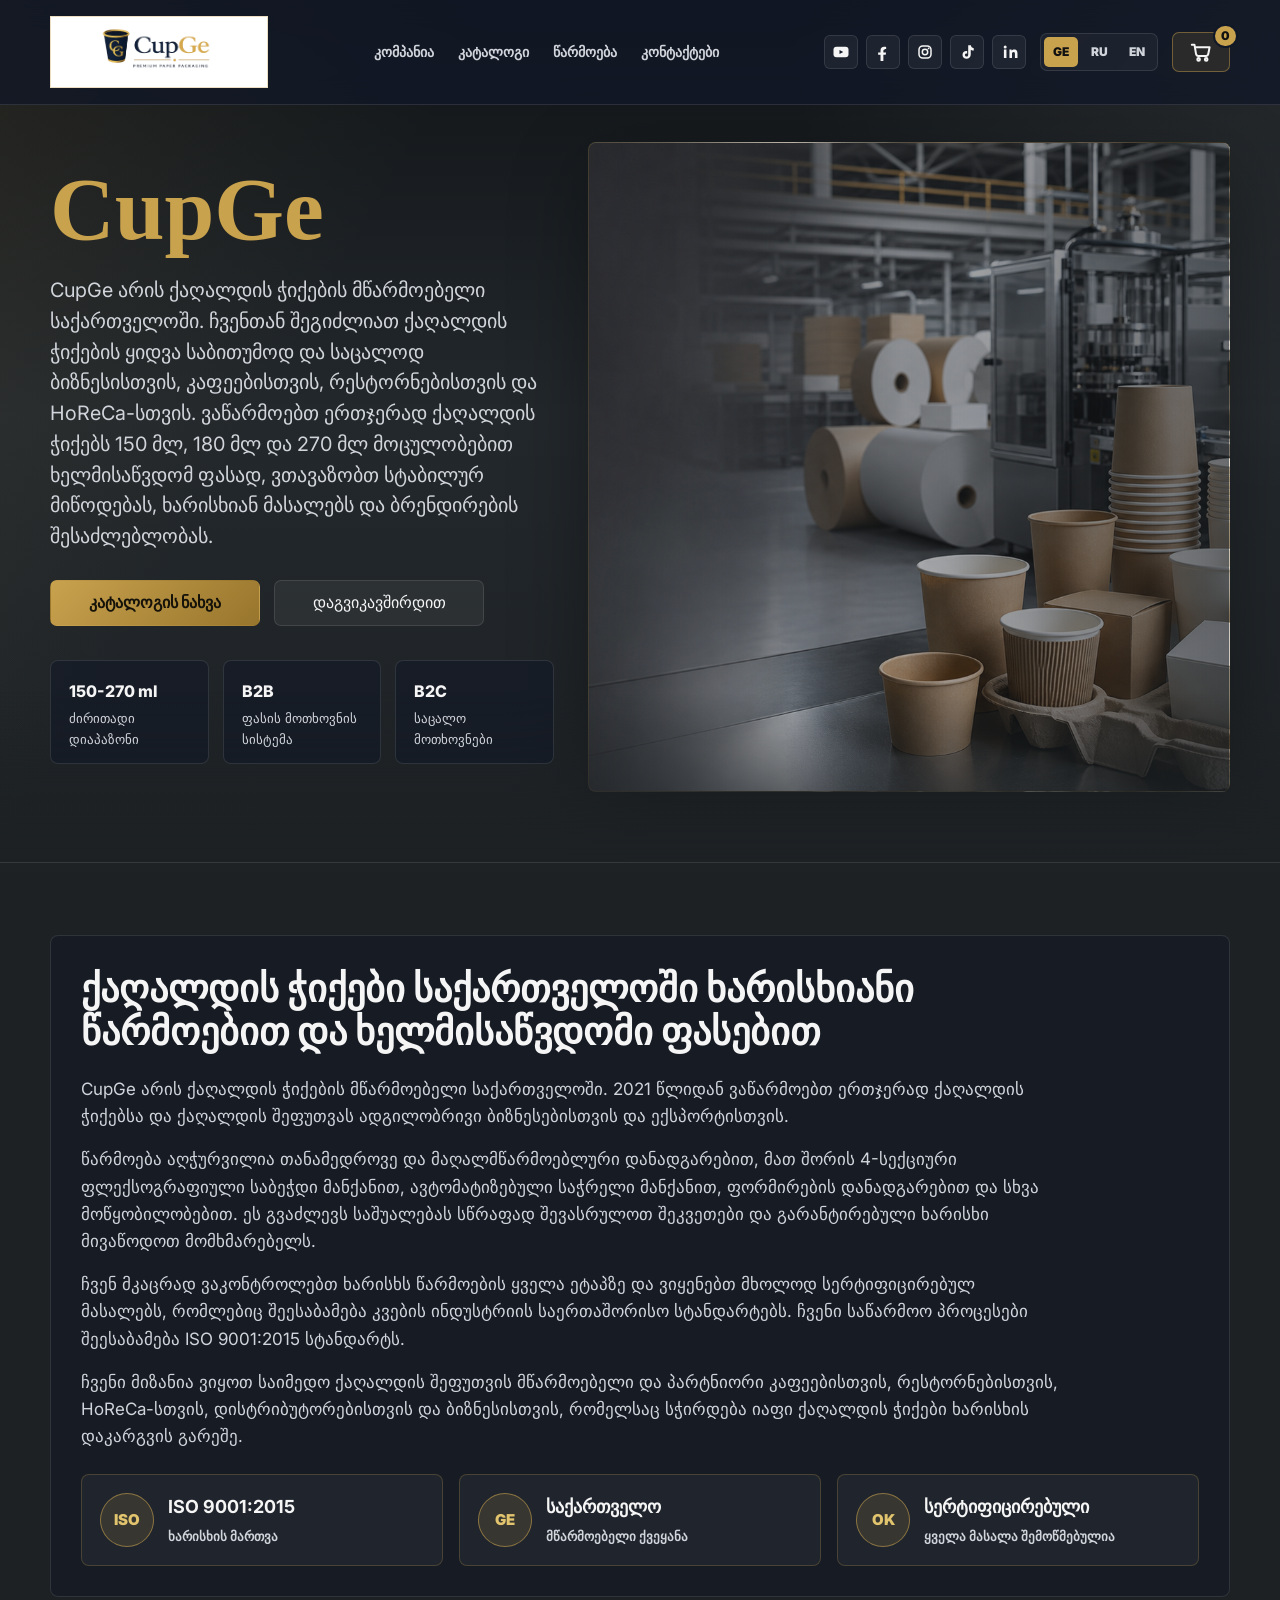
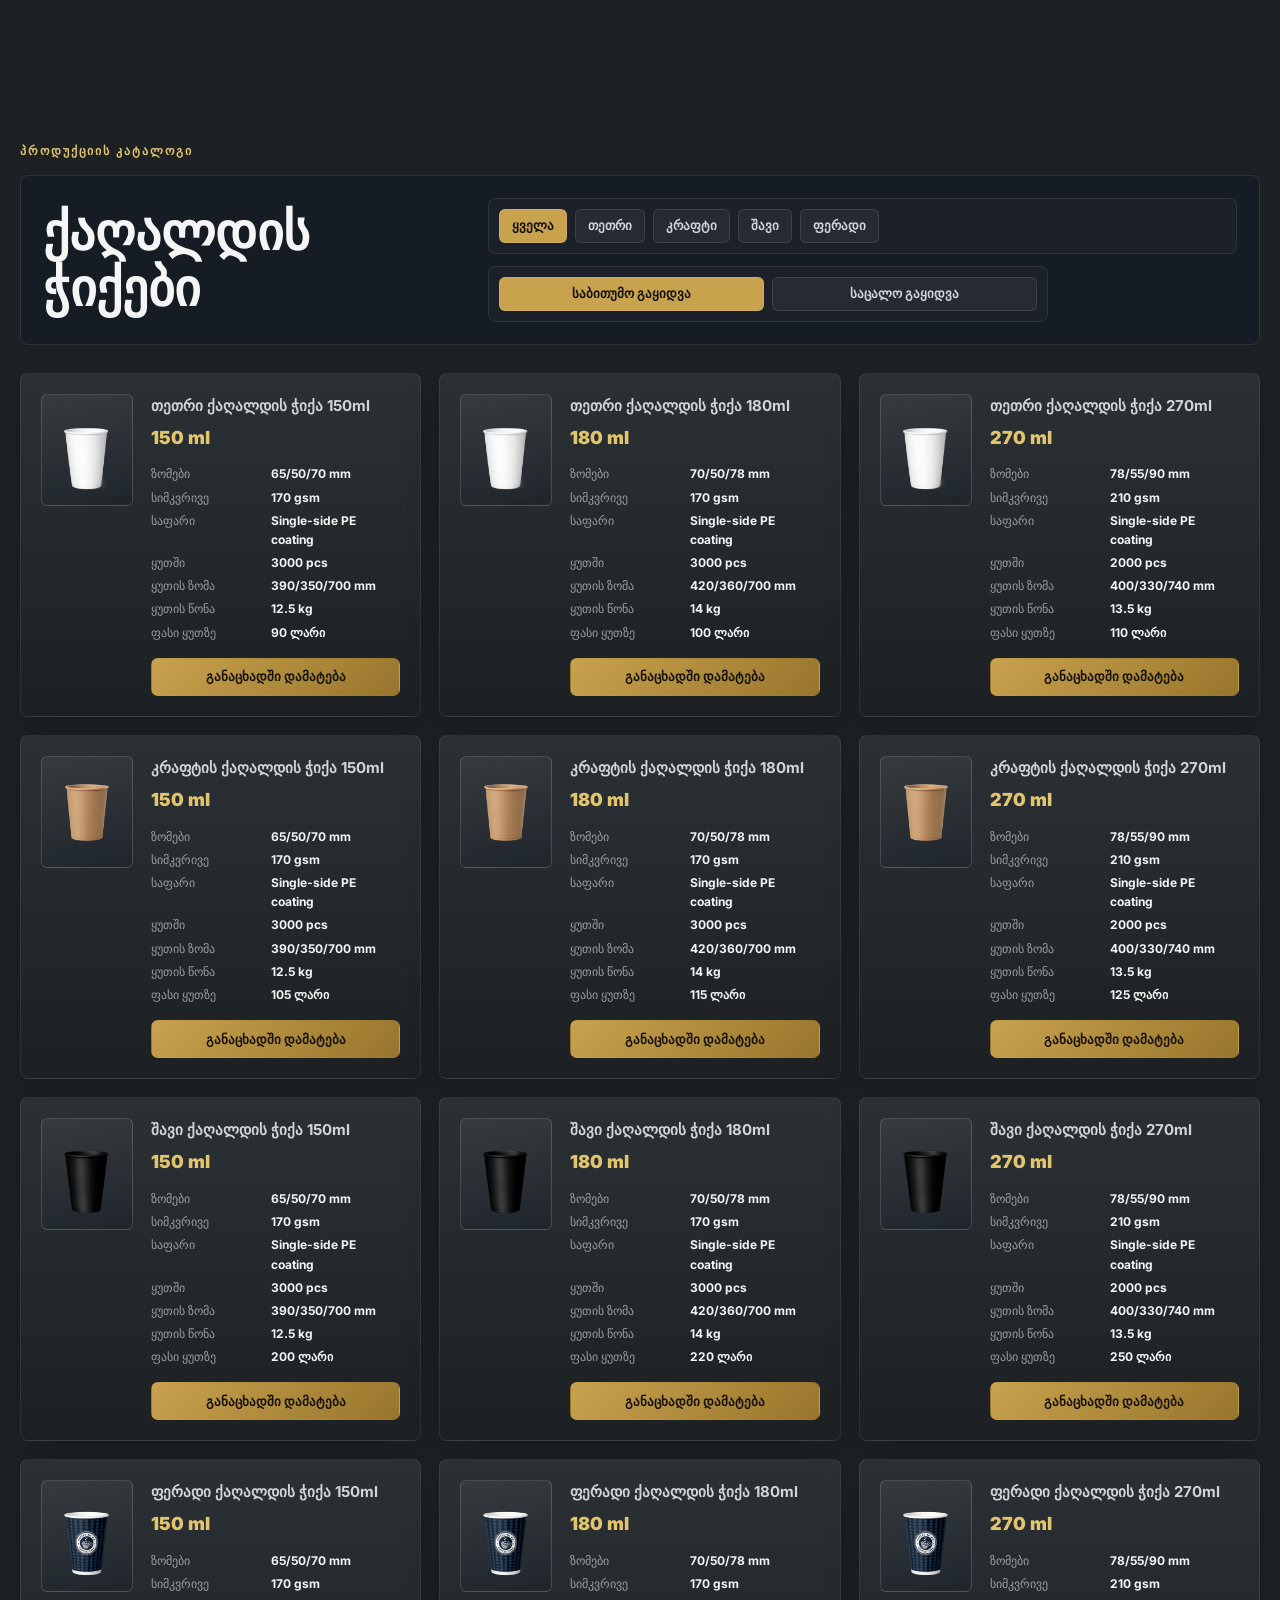
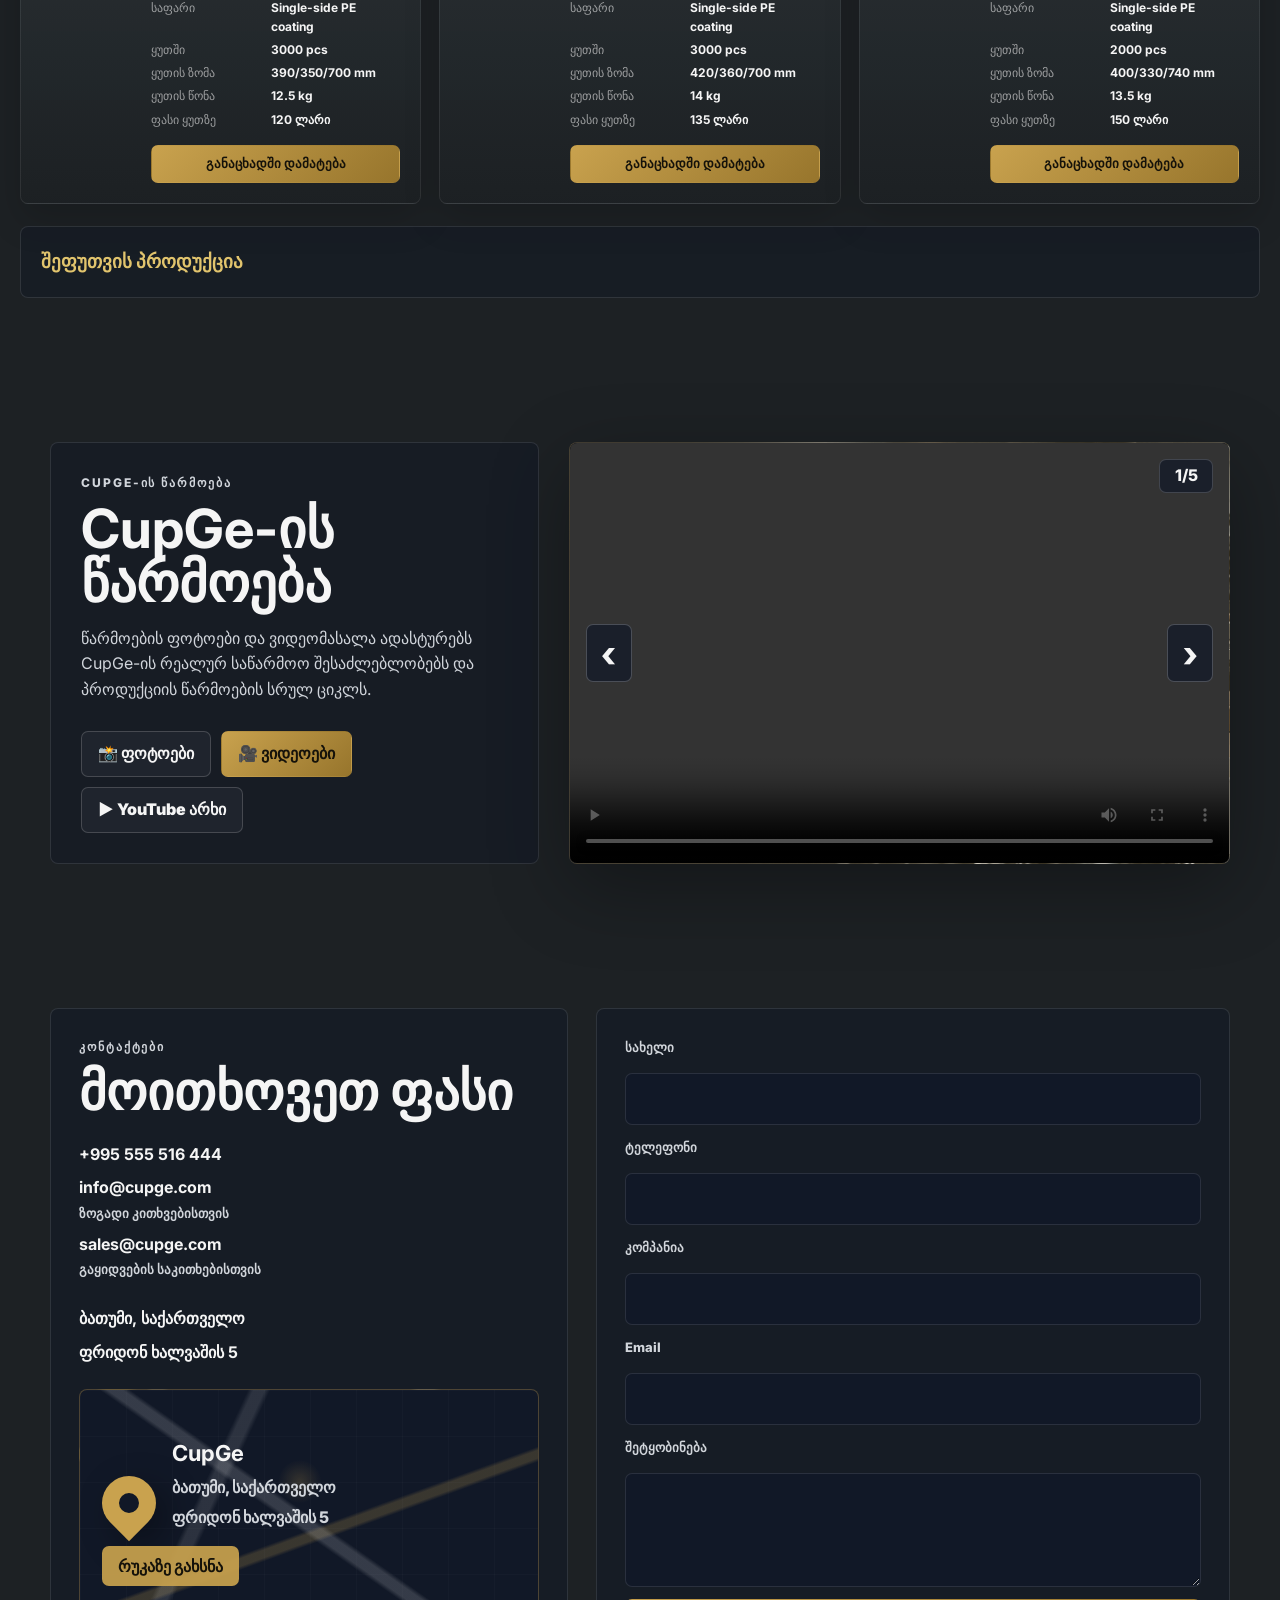
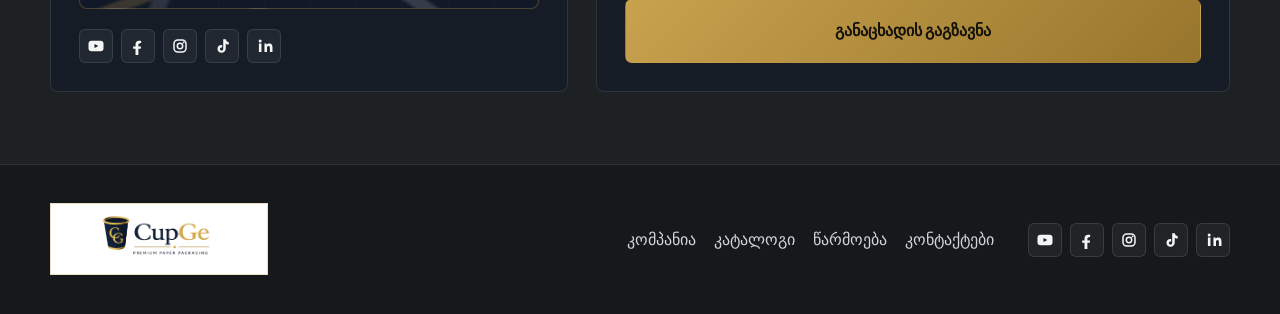
==== commit 19faf5fe: "Update production media block" ====
--- a/index.html
+++ b/index.html
@@ -23,10 +23,10 @@
     <link rel="stylesheet" href="/styles/header.css?v=20260612-cart-icon">
     <link rel="stylesheet" href="/styles/catalog.css?v=20260611-catalog-layout">
     <link rel="stylesheet" href="/styles/cart.css?v=20260612-crm-modal">
-    <link rel="stylesheet" href="/styles/production.css?v=20260619-video-fit">
+    <link rel="stylesheet" href="/styles/production.css?v=20260619-production-actions">
     <link rel="stylesheet" href="/styles/contacts.css?v=20260612-map-original">
     <link rel="stylesheet" href="/styles/social.css">
-    <link rel="stylesheet" href="/styles/responsive.css?v=20260619-video-carousel">
+    <link rel="stylesheet" href="/styles/responsive.css?v=20260619-production-actions">
   </head>
   <body>
     <header class="site-header">
@@ -137,14 +137,26 @@
           <p class="eyebrow" data-i18n="production.eyebrow">CupGe Production</p>
           <h2 data-i18n="production.title">How We Manufacture</h2>
           <p data-i18n="production.text">Factory visuals, process notes and video previews help buyers verify that CupGe is a real manufacturing partner.</p>
-          <ul class="check-list">
-            <li data-i18n="production.item1">Paper cup forming and packing process</li>
-            <li data-i18n="production.item2">Quality control before carton shipment</li>
-            <li data-i18n="production.item3">Future YouTube channel integration</li>
-          </ul>
-          <button class="button button-primary" type="button" data-youtube-open data-i18n="production.youtube">Open YouTube Channel</button>
-        </div>
-        <div class="video-preview" data-youtube-preview data-video-carousel>
+          <div class="production-actions" aria-label="Production media">
+            <button class="production-media-button" type="button" data-production-mode="photo" data-i18n="production.photos">Photos</button>
+            <button class="production-media-button active" type="button" data-production-mode="video" data-i18n="production.videos">Videos</button>
+            <button class="production-media-button" type="button" data-youtube-open data-i18n="production.youtube">Open YouTube Channel</button>
+          </div>
+        </div>
+        <div class="production-photo-panel" data-production-photo hidden>
+          <button class="video-arrow video-arrow-prev" type="button" data-photo-prev aria-label="Previous photo">&#8249;</button>
+          <div class="production-photo-track">
+            <img class="production-photo active" data-production-photo-item src="/assets/images/production-gallery/photo-1.jpg" alt="CupGe production photo">
+            <img class="production-photo" data-production-photo-item src="/assets/images/production-gallery/photo-2.jpg" alt="CupGe production photo" hidden>
+            <img class="production-photo" data-production-photo-item src="/assets/images/production-gallery/photo-3.jpg" alt="CupGe production photo" hidden>
+            <img class="production-photo" data-production-photo-item src="/assets/images/production-gallery/photo-4.jpg" alt="CupGe production photo" hidden>
+            <img class="production-photo" data-production-photo-item src="/assets/images/production-gallery/photo-5.jpg" alt="CupGe production photo" hidden>
+            <img class="production-photo" data-production-photo-item src="/assets/images/production-gallery/photo-6.jpg" alt="CupGe production photo" hidden>
+          </div>
+          <button class="video-arrow video-arrow-next" type="button" data-photo-next aria-label="Next photo">&#8250;</button>
+          <div class="video-counter" aria-live="polite"><span data-photo-current>1</span>/<span data-photo-total>6</span></div>
+        </div>
+        <div class="video-preview" data-youtube-preview data-video-panel data-video-carousel>
           <button class="video-arrow video-arrow-prev" type="button" data-video-prev aria-label="Previous video">&#8249;</button>
           <div class="production-video-track">
             <video class="production-video active" data-production-video controls preload="metadata">
@@ -251,12 +263,12 @@
       <div class="social-list" data-social-target="footer"></div>
     </footer>
 
-    <script src="/js/i18n.js?v=20260612-crm-modal-i18n"></script>
+    <script src="/js/i18n.js?v=20260619-production-actions"></script>
     <script src="/js/api.js?v=20260612-crm-source-type-v1"></script>
     <script src="/js/products.js?v=20260612-retail-prices"></script>
     <script src="/js/cart.js?v=20260612-cart-toast"></script>
     <script src="/js/catalog.js?v=20260612-retail-prices"></script>
-    <script src="/js/video.js?v=20260619-video-fit"></script>
+    <script src="/js/video.js?v=20260619-production-actions"></script>
     <script src="/js/social-links.js?v=20260612-retail-prices"></script>
     <script src="/js/app.js?v=20260616-submit-lock"></script>
   </body>
--- a/styles/production.css
+++ b/styles/production.css
@@ -23,6 +23,40 @@
   color: var(--muted);
 }
 
+.production-actions {
+  display: flex;
+  flex-wrap: wrap;
+  gap: 10px;
+  margin-top: 28px;
+}
+
+.production-media-button {
+  min-height: 46px;
+  display: inline-flex;
+  align-items: center;
+  justify-content: center;
+  padding: 0 16px;
+  border: 1px solid rgba(245, 245, 245, 0.18);
+  border-radius: 7px;
+  background: rgba(255, 255, 255, 0.04);
+  color: var(--white);
+  cursor: pointer;
+  font-weight: 900;
+  transition: background 160ms ease, border-color 160ms ease, color 160ms ease, transform 160ms ease;
+}
+
+.production-media-button:hover {
+  transform: translateY(-1px);
+  border-color: rgba(201, 162, 78, 0.8);
+  background: rgba(201, 162, 78, 0.14);
+}
+
+.production-media-button.active {
+  border-color: transparent;
+  background: linear-gradient(135deg, var(--gold), #97752c);
+  color: #15120a;
+}
+
 .check-list {
   padding-left: 20px;
   margin: 22px 0;
@@ -32,7 +66,8 @@
   color: var(--gold);
 }
 
-.video-preview {
+.video-preview,
+.production-photo-panel {
   min-height: 420px;
   position: relative;
   overflow: hidden;
@@ -44,13 +79,20 @@
   box-shadow: var(--shadow);
 }
 
-.production-video-track {
+.production-photo-panel[hidden],
+.video-preview[hidden] {
+  display: none;
+}
+
+.production-video-track,
+.production-photo-track {
   height: 100%;
   min-height: 420px;
   background: #05070a;
 }
 
-.production-video {
+.production-video,
+.production-photo {
   width: 100%;
   height: 100%;
   min-height: 420px;
@@ -59,7 +101,8 @@
   background: #05070a;
 }
 
-.production-video[hidden] {
+.production-video[hidden],
+.production-photo[hidden] {
   display: none;
 }
 
--- a/styles/responsive.css
+++ b/styles/responsive.css
@@ -74,7 +74,10 @@
 
   .hero-media,
   .video-preview,
+  .production-photo-panel,
   .production-video-track,
+  .production-photo-track,
+  .production-photo,
   .production-video {
     min-height: 280px;
   }
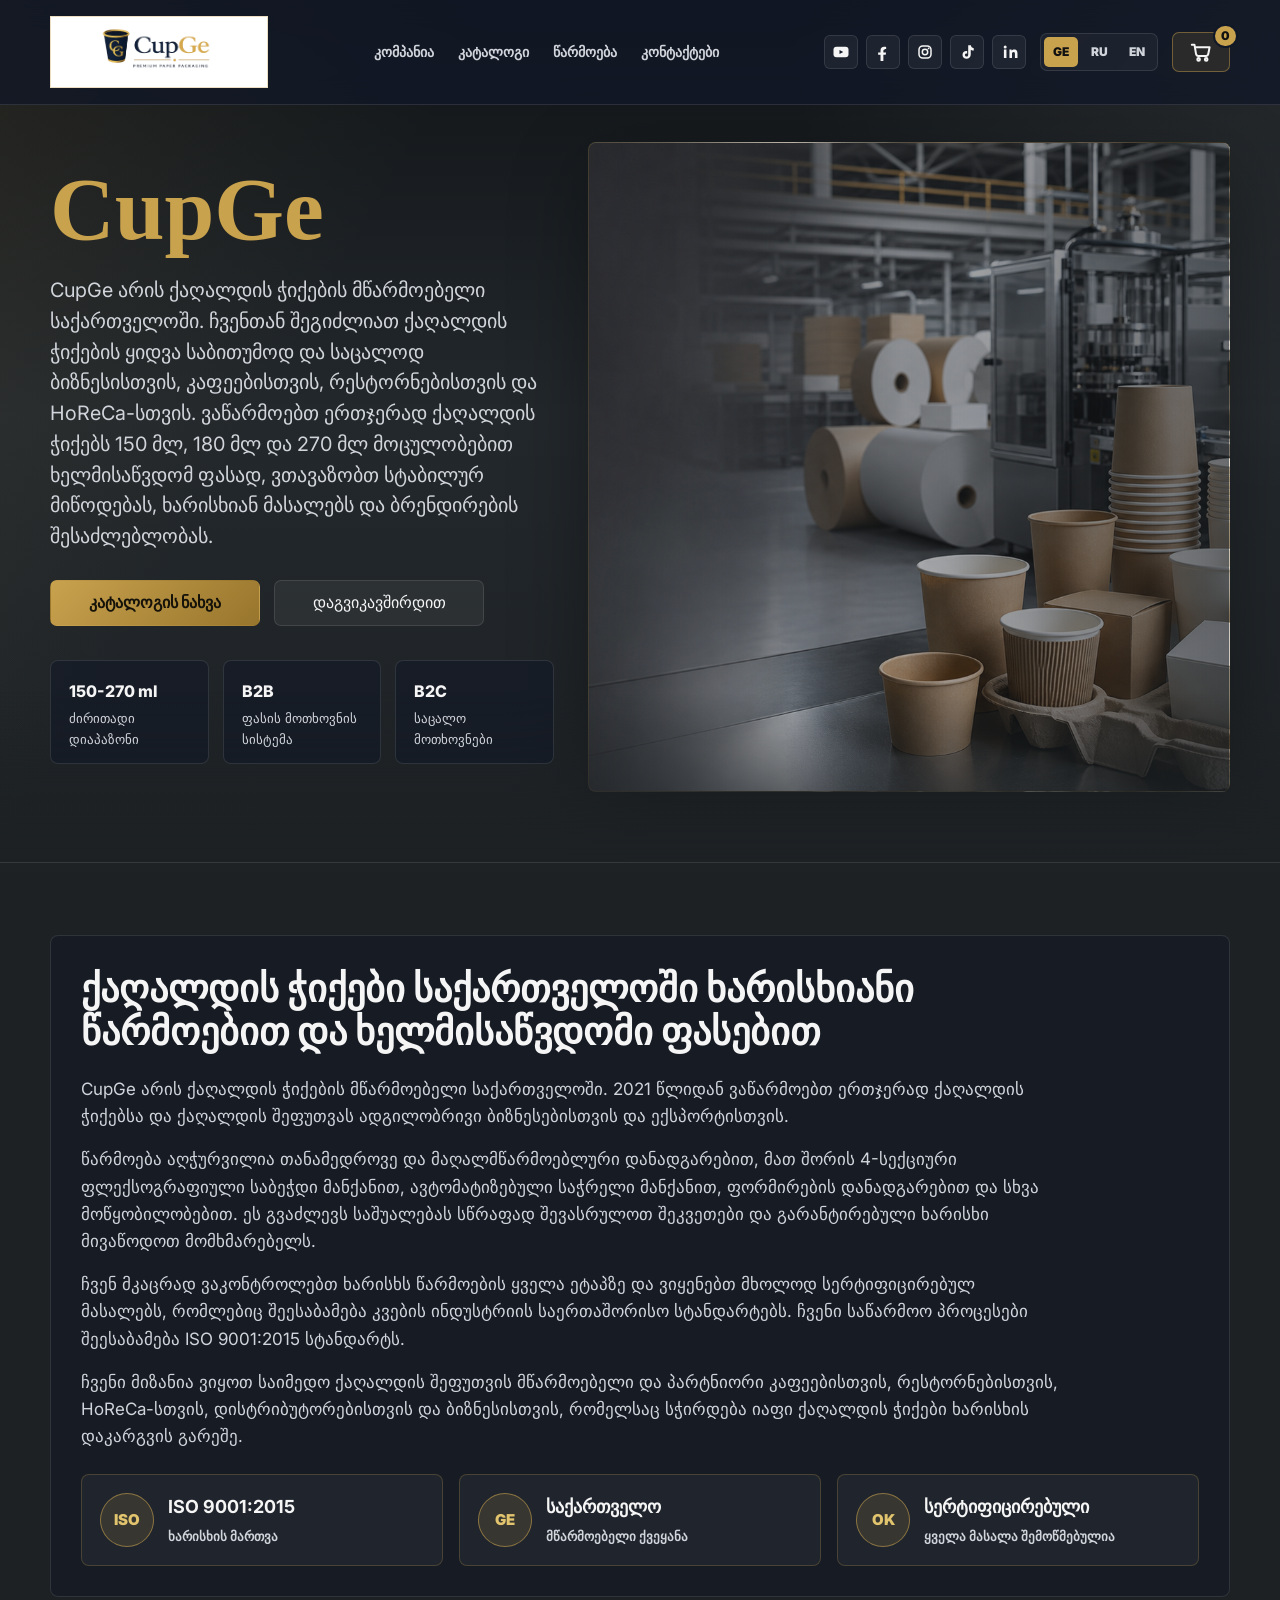
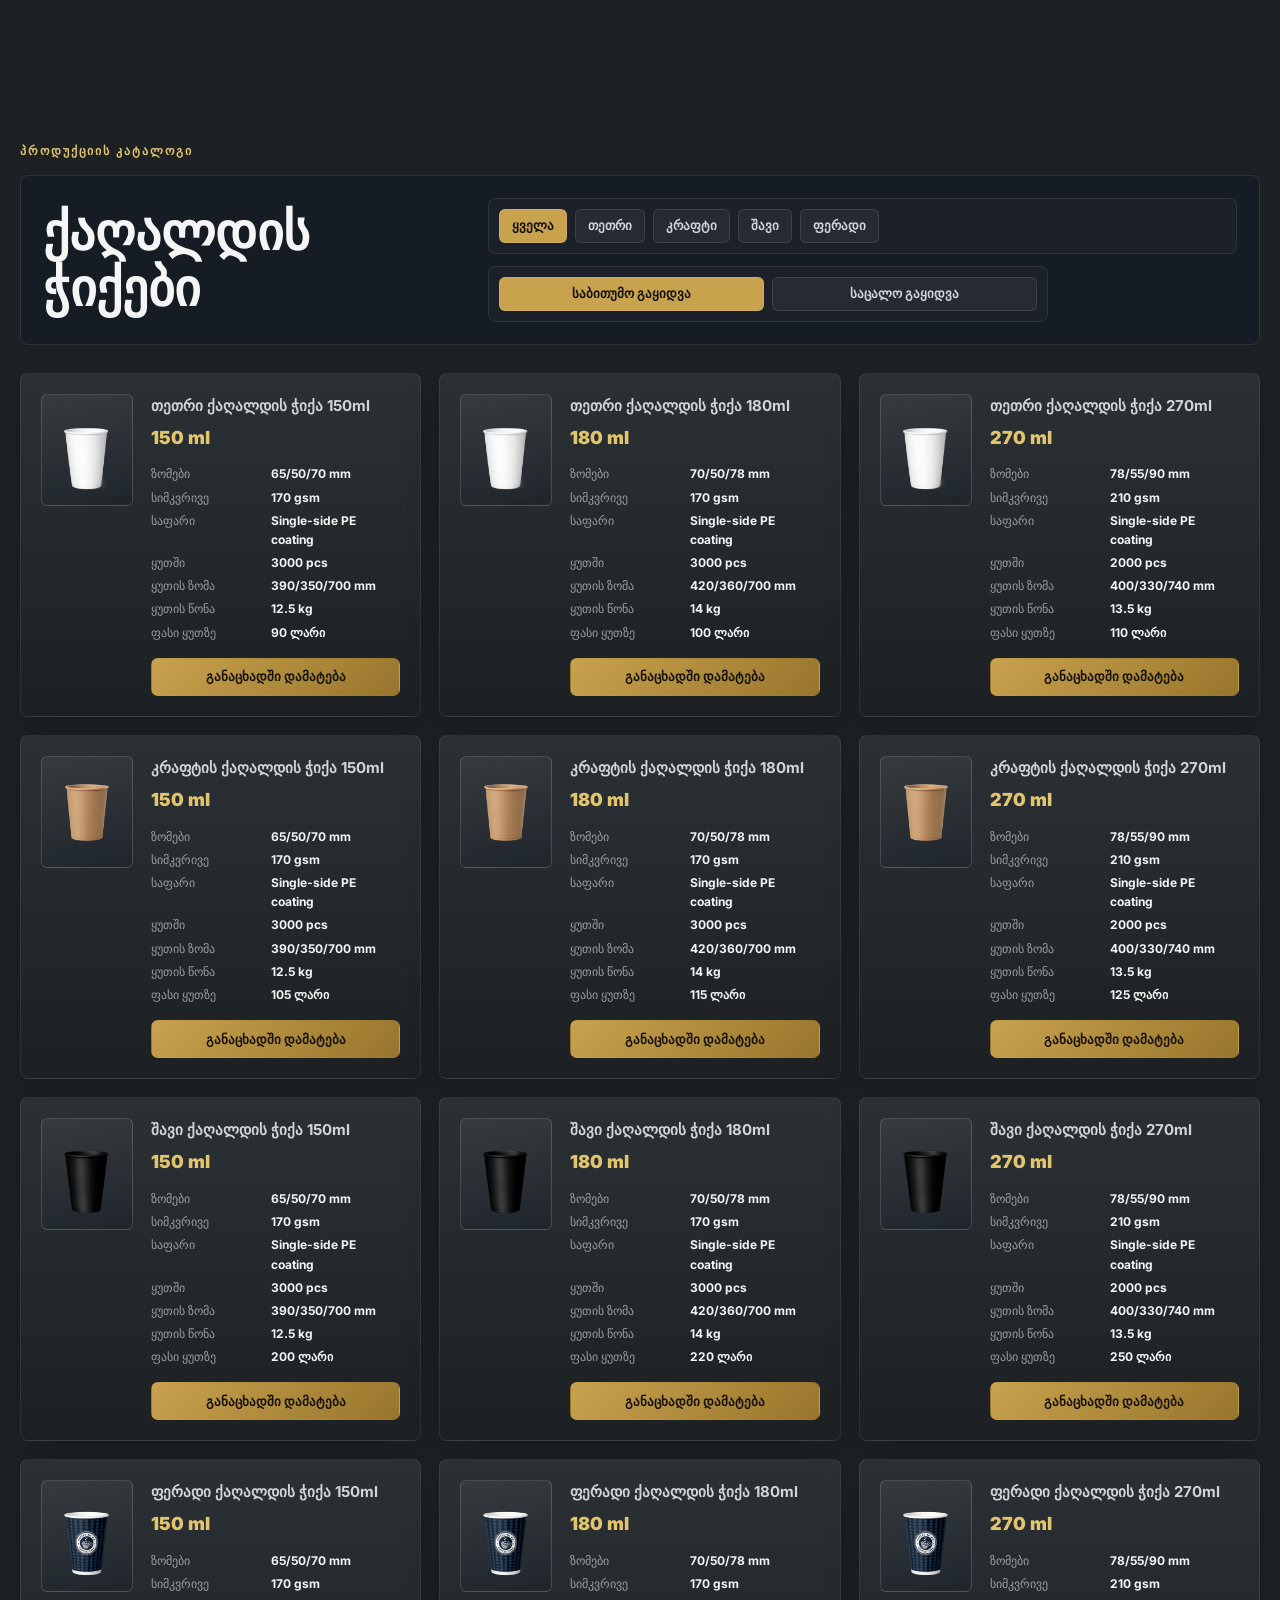
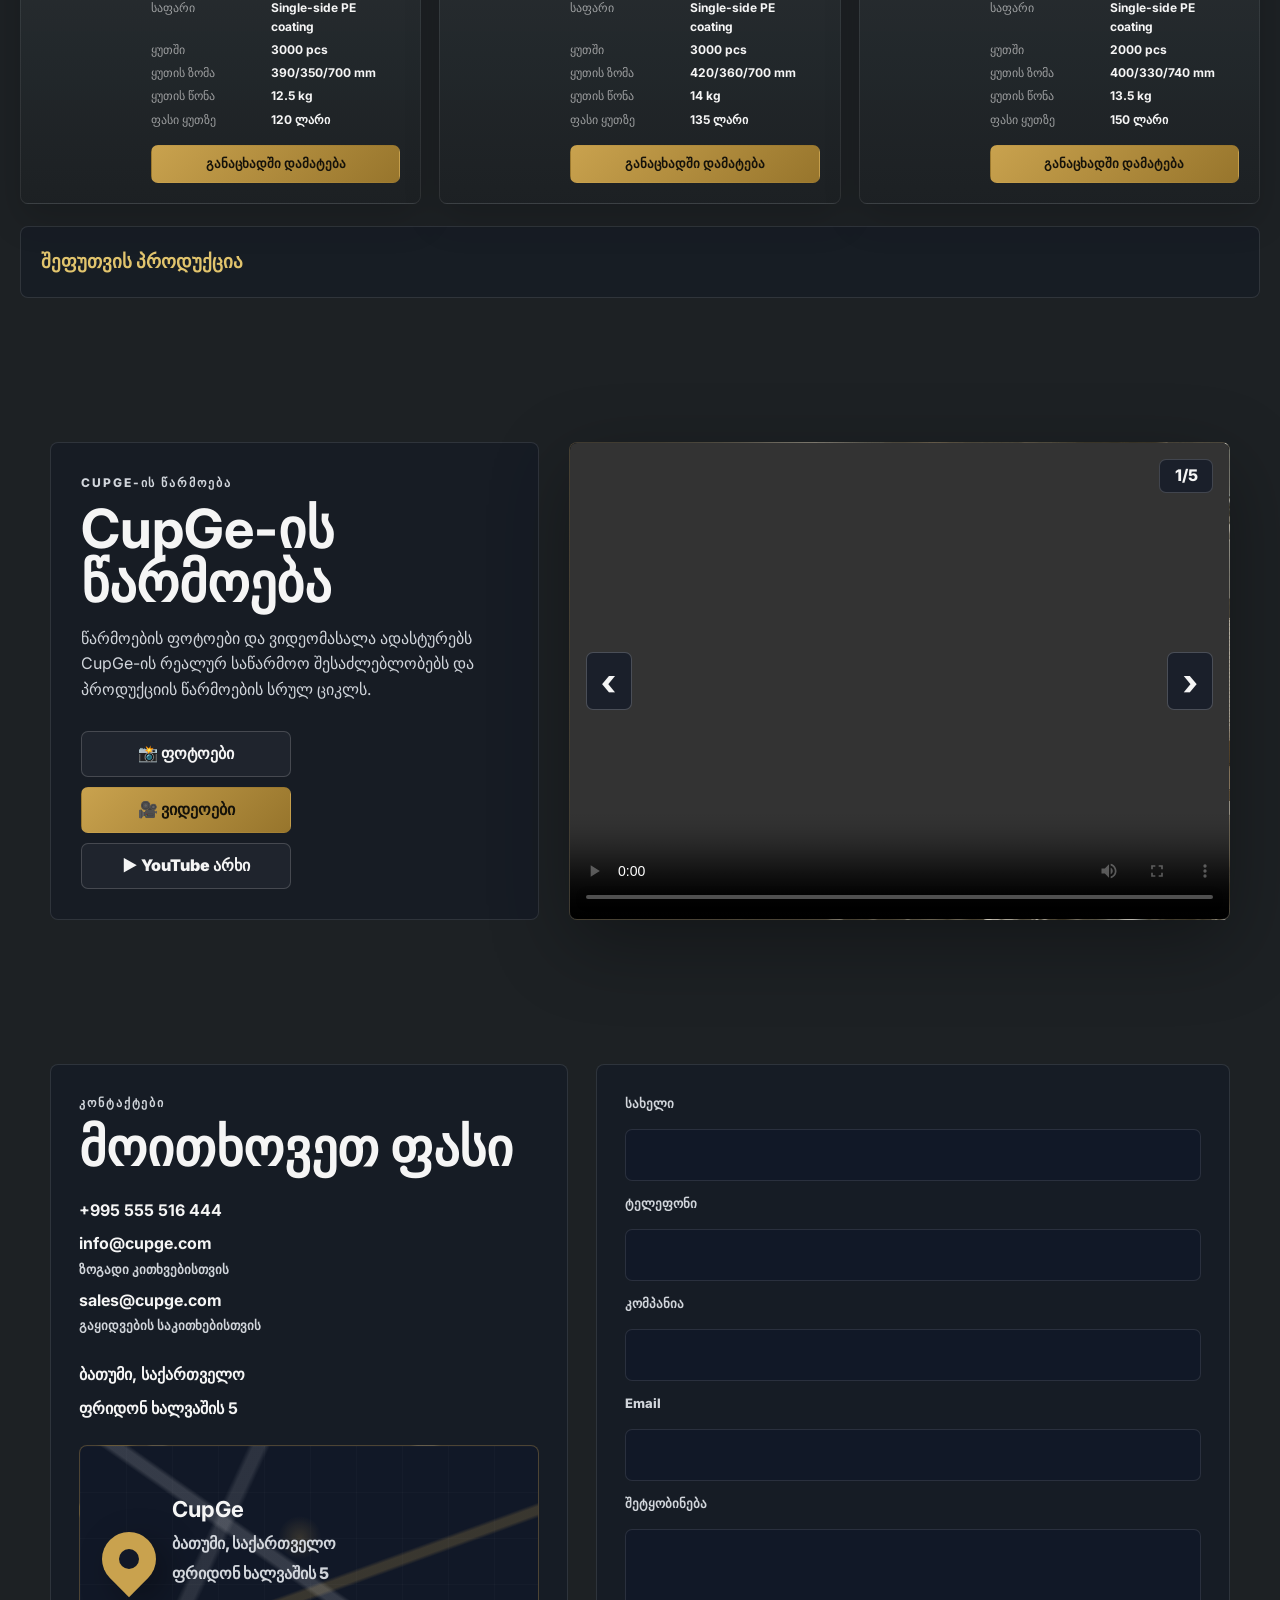
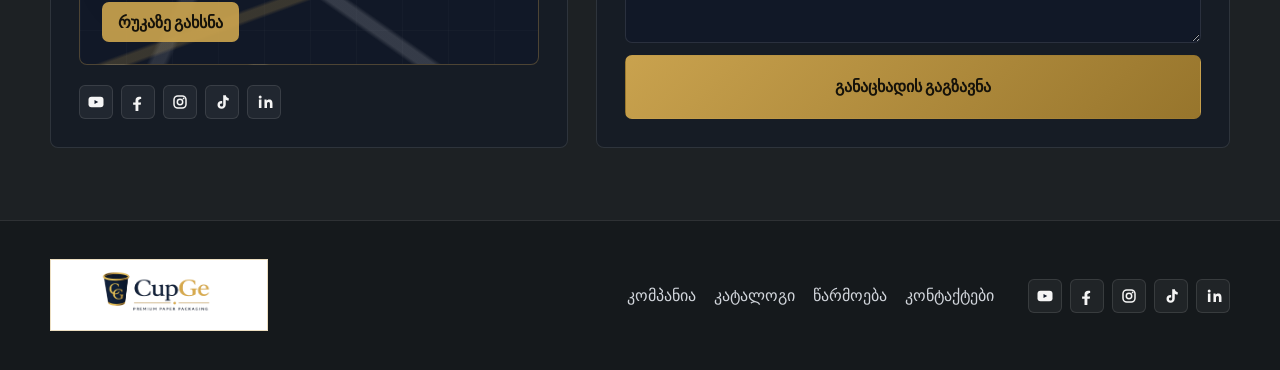
==== commit 2cebb118: "Use production gallery png photos" ====
--- a/index.html
+++ b/index.html
@@ -146,15 +146,21 @@
         <div class="production-photo-panel" data-production-photo hidden>
           <button class="video-arrow video-arrow-prev" type="button" data-photo-prev aria-label="Previous photo">&#8249;</button>
           <div class="production-photo-track">
-            <img class="production-photo active" data-production-photo-item src="/assets/images/production-gallery/photo-1.jpg" alt="CupGe production photo">
-            <img class="production-photo" data-production-photo-item src="/assets/images/production-gallery/photo-2.jpg" alt="CupGe production photo" hidden>
-            <img class="production-photo" data-production-photo-item src="/assets/images/production-gallery/photo-3.jpg" alt="CupGe production photo" hidden>
-            <img class="production-photo" data-production-photo-item src="/assets/images/production-gallery/photo-4.jpg" alt="CupGe production photo" hidden>
-            <img class="production-photo" data-production-photo-item src="/assets/images/production-gallery/photo-5.jpg" alt="CupGe production photo" hidden>
-            <img class="production-photo" data-production-photo-item src="/assets/images/production-gallery/photo-6.jpg" alt="CupGe production photo" hidden>
+            <img class="production-photo active" data-production-photo-item src="/assets/images/production-gallery/photo-1.png" alt="CupGe production photo">
+            <img class="production-photo" data-production-photo-item src="/assets/images/production-gallery/photo-2.png" alt="CupGe production photo" hidden>
+            <img class="production-photo" data-production-photo-item src="/assets/images/production-gallery/photo-3.png" alt="CupGe production photo" hidden>
+            <img class="production-photo" data-production-photo-item src="/assets/images/production-gallery/photo-4.png" alt="CupGe production photo" hidden>
+            <img class="production-photo" data-production-photo-item src="/assets/images/production-gallery/photo-5.png" alt="CupGe production photo" hidden>
+            <img class="production-photo" data-production-photo-item src="/assets/images/production-gallery/photo-6.png" alt="CupGe production photo" hidden>
+            <img class="production-photo" data-production-photo-item src="/assets/images/production-gallery/photo-7.png" alt="CupGe production photo" hidden>
+            <img class="production-photo" data-production-photo-item src="/assets/images/production-gallery/photo-8.png" alt="CupGe production photo" hidden>
+            <img class="production-photo" data-production-photo-item src="/assets/images/production-gallery/photo-9.png" alt="CupGe production photo" hidden>
+            <img class="production-photo" data-production-photo-item src="/assets/images/production-gallery/photo-10.png" alt="CupGe production photo" hidden>
+            <img class="production-photo" data-production-photo-item src="/assets/images/production-gallery/photo-11.png" alt="CupGe production photo" hidden>
+            <img class="production-photo" data-production-photo-item src="/assets/images/production-gallery/photo-12.png" alt="CupGe production photo" hidden>
           </div>
           <button class="video-arrow video-arrow-next" type="button" data-photo-next aria-label="Next photo">&#8250;</button>
-          <div class="video-counter" aria-live="polite"><span data-photo-current>1</span>/<span data-photo-total>6</span></div>
+          <div class="video-counter" aria-live="polite"><span data-photo-current>1</span>/<span data-photo-total>12</span></div>
         </div>
         <div class="video-preview" data-youtube-preview data-video-panel data-video-carousel>
           <button class="video-arrow video-arrow-prev" type="button" data-video-prev aria-label="Previous video">&#8249;</button>
--- a/styles/production.css
+++ b/styles/production.css
@@ -25,7 +25,8 @@
 
 .production-actions {
   display: flex;
-  flex-wrap: wrap;
+  flex-direction: column;
+  align-items: flex-start;
   gap: 10px;
   margin-top: 28px;
 }
@@ -35,6 +36,7 @@
   display: inline-flex;
   align-items: center;
   justify-content: center;
+  min-width: 210px;
   padding: 0 16px;
   border: 1px solid rgba(245, 245, 245, 0.18);
   border-radius: 7px;
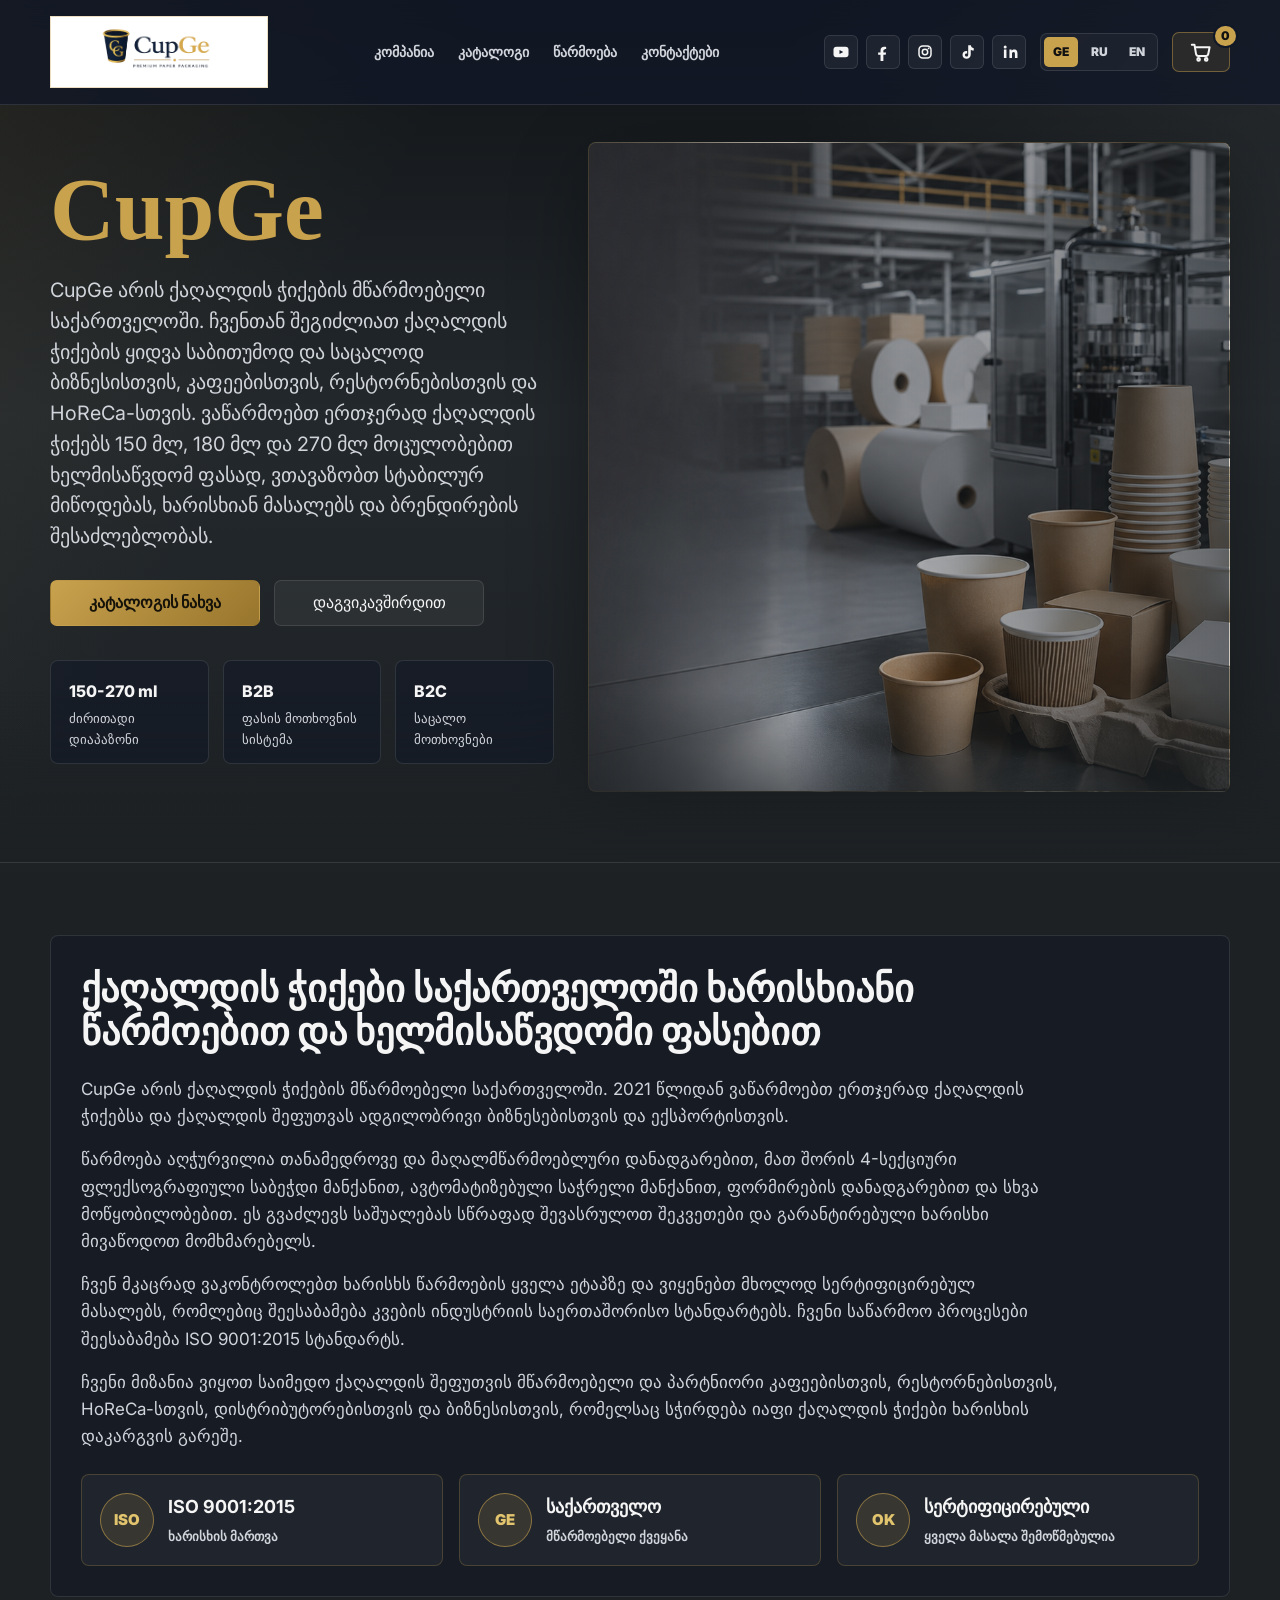
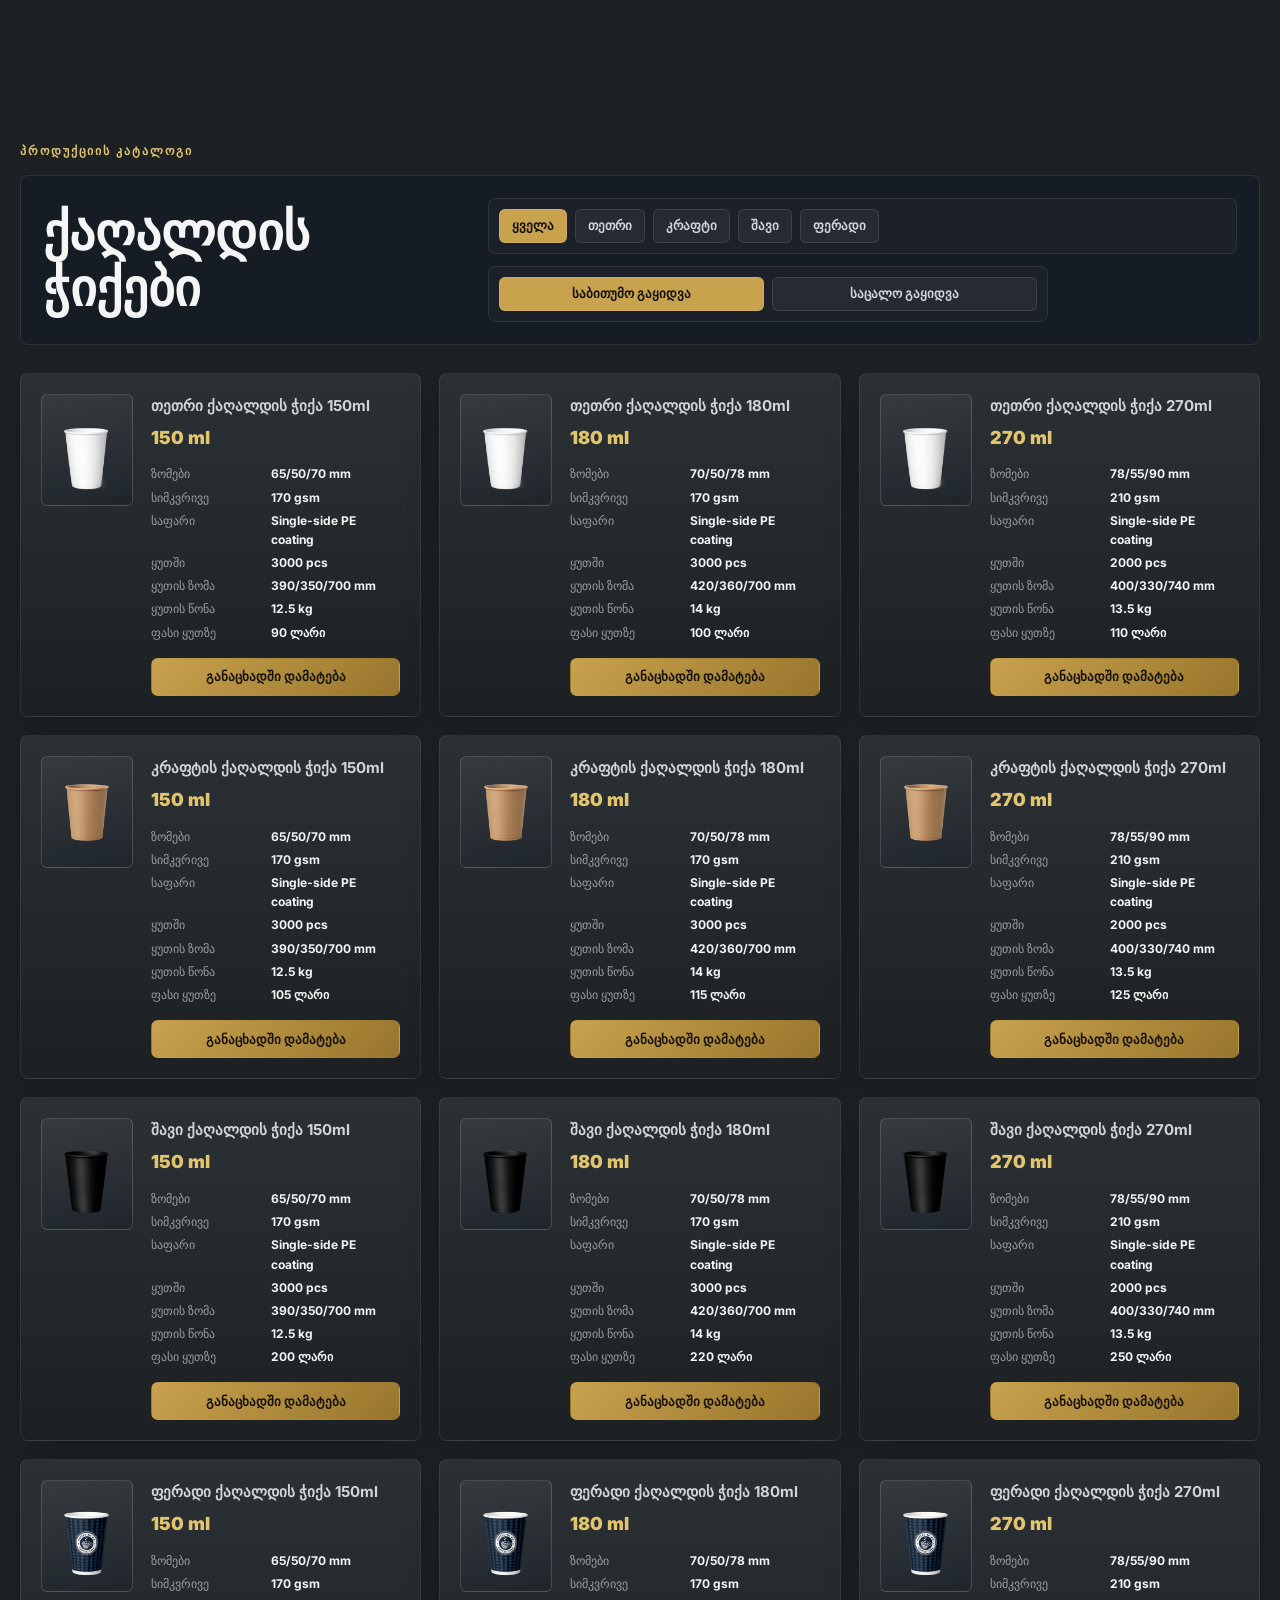
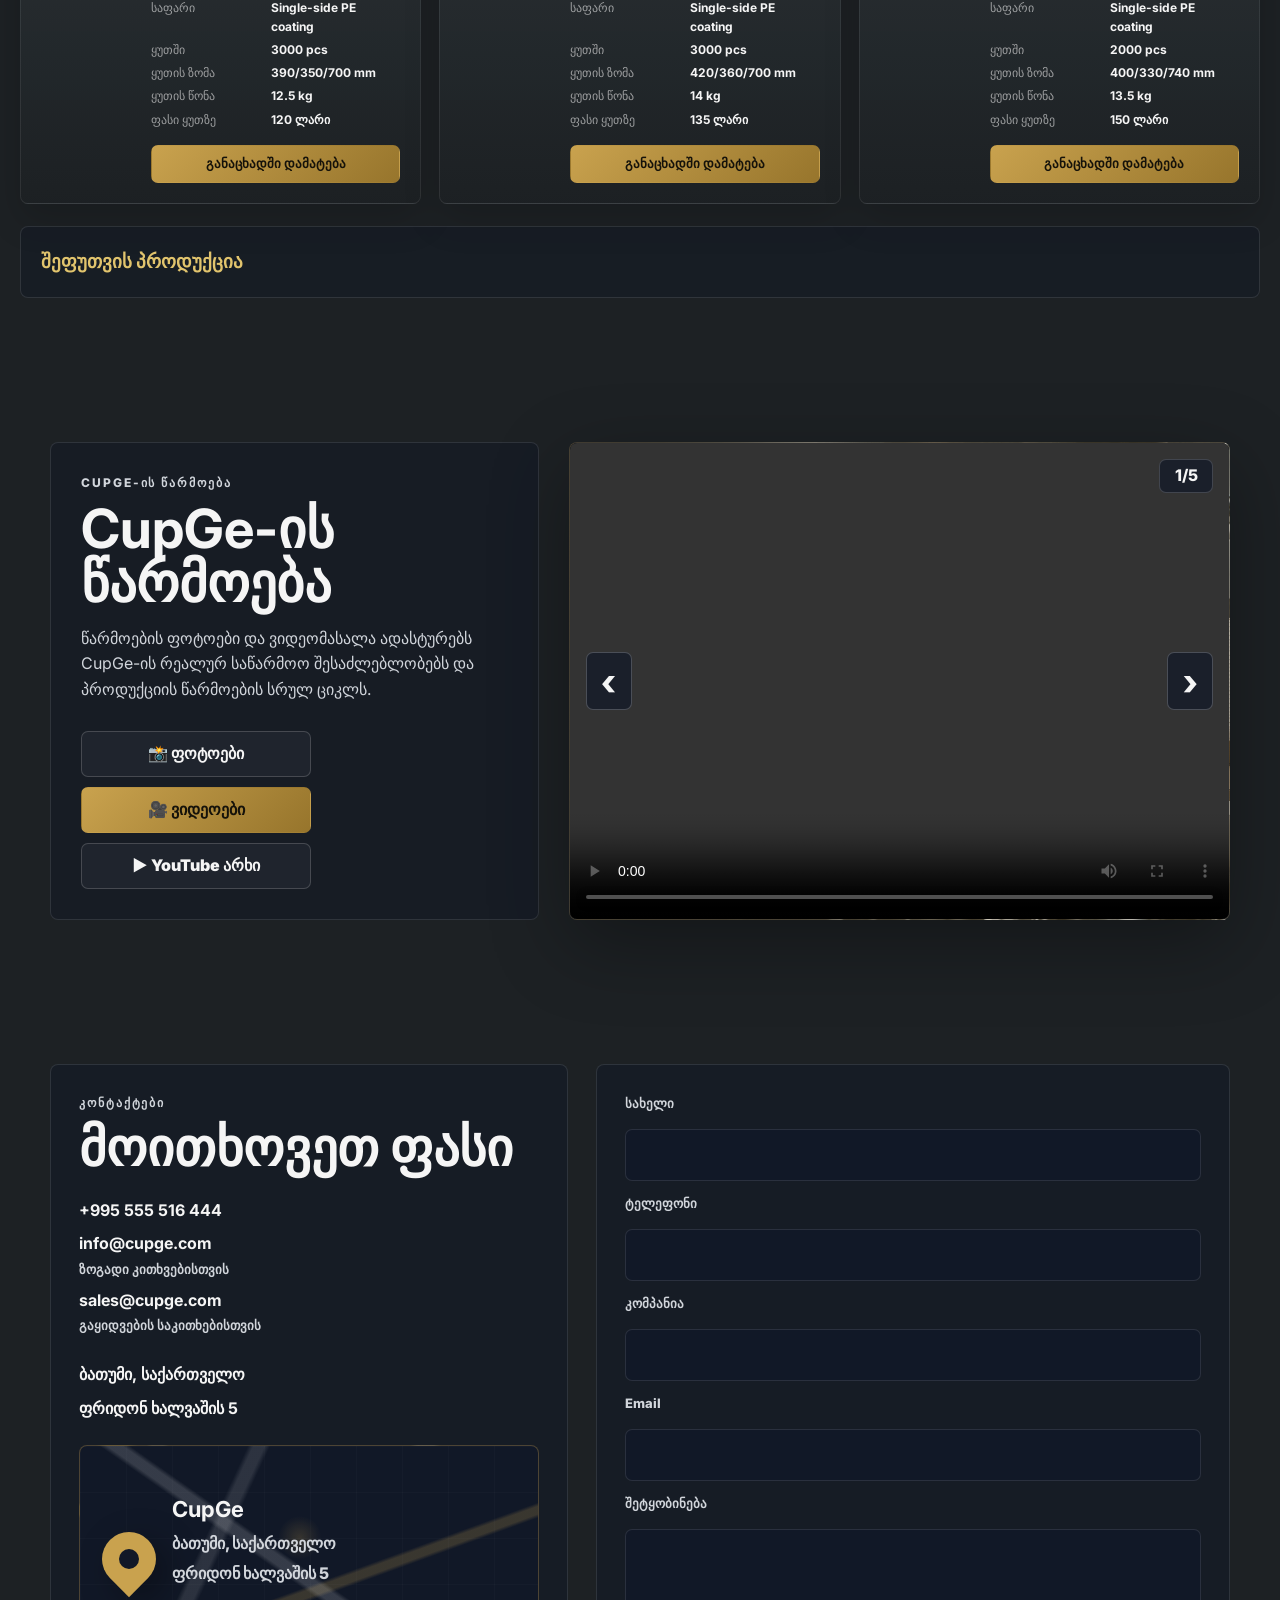
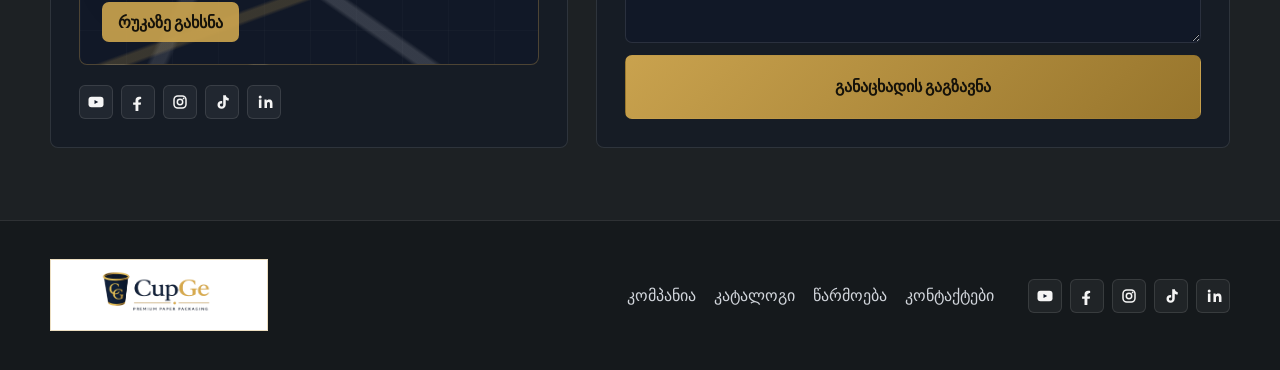
==== commit e71d5cbe: "Add photo fullscreen and stable production buttons" ====
--- a/index.html
+++ b/index.html
@@ -160,6 +160,11 @@
             <img class="production-photo" data-production-photo-item src="/assets/images/production-gallery/photo-12.png" alt="CupGe production photo" hidden>
           </div>
           <button class="video-arrow video-arrow-next" type="button" data-photo-next aria-label="Next photo">&#8250;</button>
+          <button class="photo-fullscreen-button" type="button" data-photo-fullscreen aria-label="Open photo fullscreen">
+            <svg viewBox="0 0 24 24" aria-hidden="true">
+              <path d="M8 3H3v5M16 3h5v5M8 21H3v-5M16 21h5v-5" />
+            </svg>
+          </button>
           <div class="video-counter" aria-live="polite"><span data-photo-current>1</span>/<span data-photo-total>12</span></div>
         </div>
         <div class="video-preview" data-youtube-preview data-video-panel data-video-carousel>
--- a/styles/production.css
+++ b/styles/production.css
@@ -29,14 +29,16 @@
   align-items: flex-start;
   gap: 10px;
   margin-top: 28px;
+  width: 230px;
+  max-width: 100%;
 }
 
 .production-media-button {
+  width: 100%;
   min-height: 46px;
   display: inline-flex;
   align-items: center;
   justify-content: center;
-  min-width: 210px;
   padding: 0 16px;
   border: 1px solid rgba(245, 245, 245, 0.18);
   border-radius: 7px;
@@ -44,6 +46,7 @@
   color: var(--white);
   cursor: pointer;
   font-weight: 900;
+  white-space: nowrap;
   transition: background 160ms ease, border-color 160ms ease, color 160ms ease, transform 160ms ease;
 }
 
@@ -122,6 +125,48 @@
   background: #000;
 }
 
+.production-photo-panel:fullscreen {
+  width: 100vw;
+  height: 100vh;
+  display: grid;
+  place-items: center;
+  border: 0;
+  border-radius: 0;
+  background: #000;
+}
+
+.production-photo-panel:fullscreen .production-photo-track,
+.production-photo-panel:fullscreen .production-photo {
+  width: 100vw;
+  height: 100vh;
+  min-height: 0;
+}
+
+.production-photo-panel:fullscreen .production-photo {
+  object-fit: contain;
+}
+
+.production-photo-panel:-webkit-full-screen {
+  width: 100vw;
+  height: 100vh;
+  display: grid;
+  place-items: center;
+  border: 0;
+  border-radius: 0;
+  background: #000;
+}
+
+.production-photo-panel:-webkit-full-screen .production-photo-track,
+.production-photo-panel:-webkit-full-screen .production-photo {
+  width: 100vw;
+  height: 100vh;
+  min-height: 0;
+}
+
+.production-photo-panel:-webkit-full-screen .production-photo {
+  object-fit: contain;
+}
+
 .video-arrow {
   width: 46px;
   height: 58px;
@@ -154,6 +199,39 @@
 
 .video-arrow-next {
   right: 16px;
+}
+
+.photo-fullscreen-button {
+  width: 46px;
+  height: 46px;
+  position: absolute;
+  right: 16px;
+  bottom: 16px;
+  z-index: 2;
+  display: grid;
+  place-items: center;
+  border: 1px solid rgba(245, 245, 245, 0.22);
+  border-radius: 7px;
+  background: rgba(17, 24, 39, 0.72);
+  color: var(--white);
+  cursor: pointer;
+  transition: background 160ms ease, border-color 160ms ease, color 160ms ease;
+}
+
+.photo-fullscreen-button:hover {
+  border-color: rgba(201, 162, 78, 0.8);
+  background: rgba(201, 162, 78, 0.92);
+  color: #15120a;
+}
+
+.photo-fullscreen-button svg {
+  width: 22px;
+  height: 22px;
+  fill: none;
+  stroke: currentColor;
+  stroke-width: 2.2;
+  stroke-linecap: round;
+  stroke-linejoin: round;
 }
 
 .video-counter {
--- a/styles/responsive.css
+++ b/styles/responsive.css
@@ -101,6 +101,13 @@
     top: 10px;
   }
 
+  .photo-fullscreen-button {
+    width: 38px;
+    height: 38px;
+    right: 10px;
+    bottom: 10px;
+  }
+
   .section-heading,
   .catalog-category-card {
     display: grid;
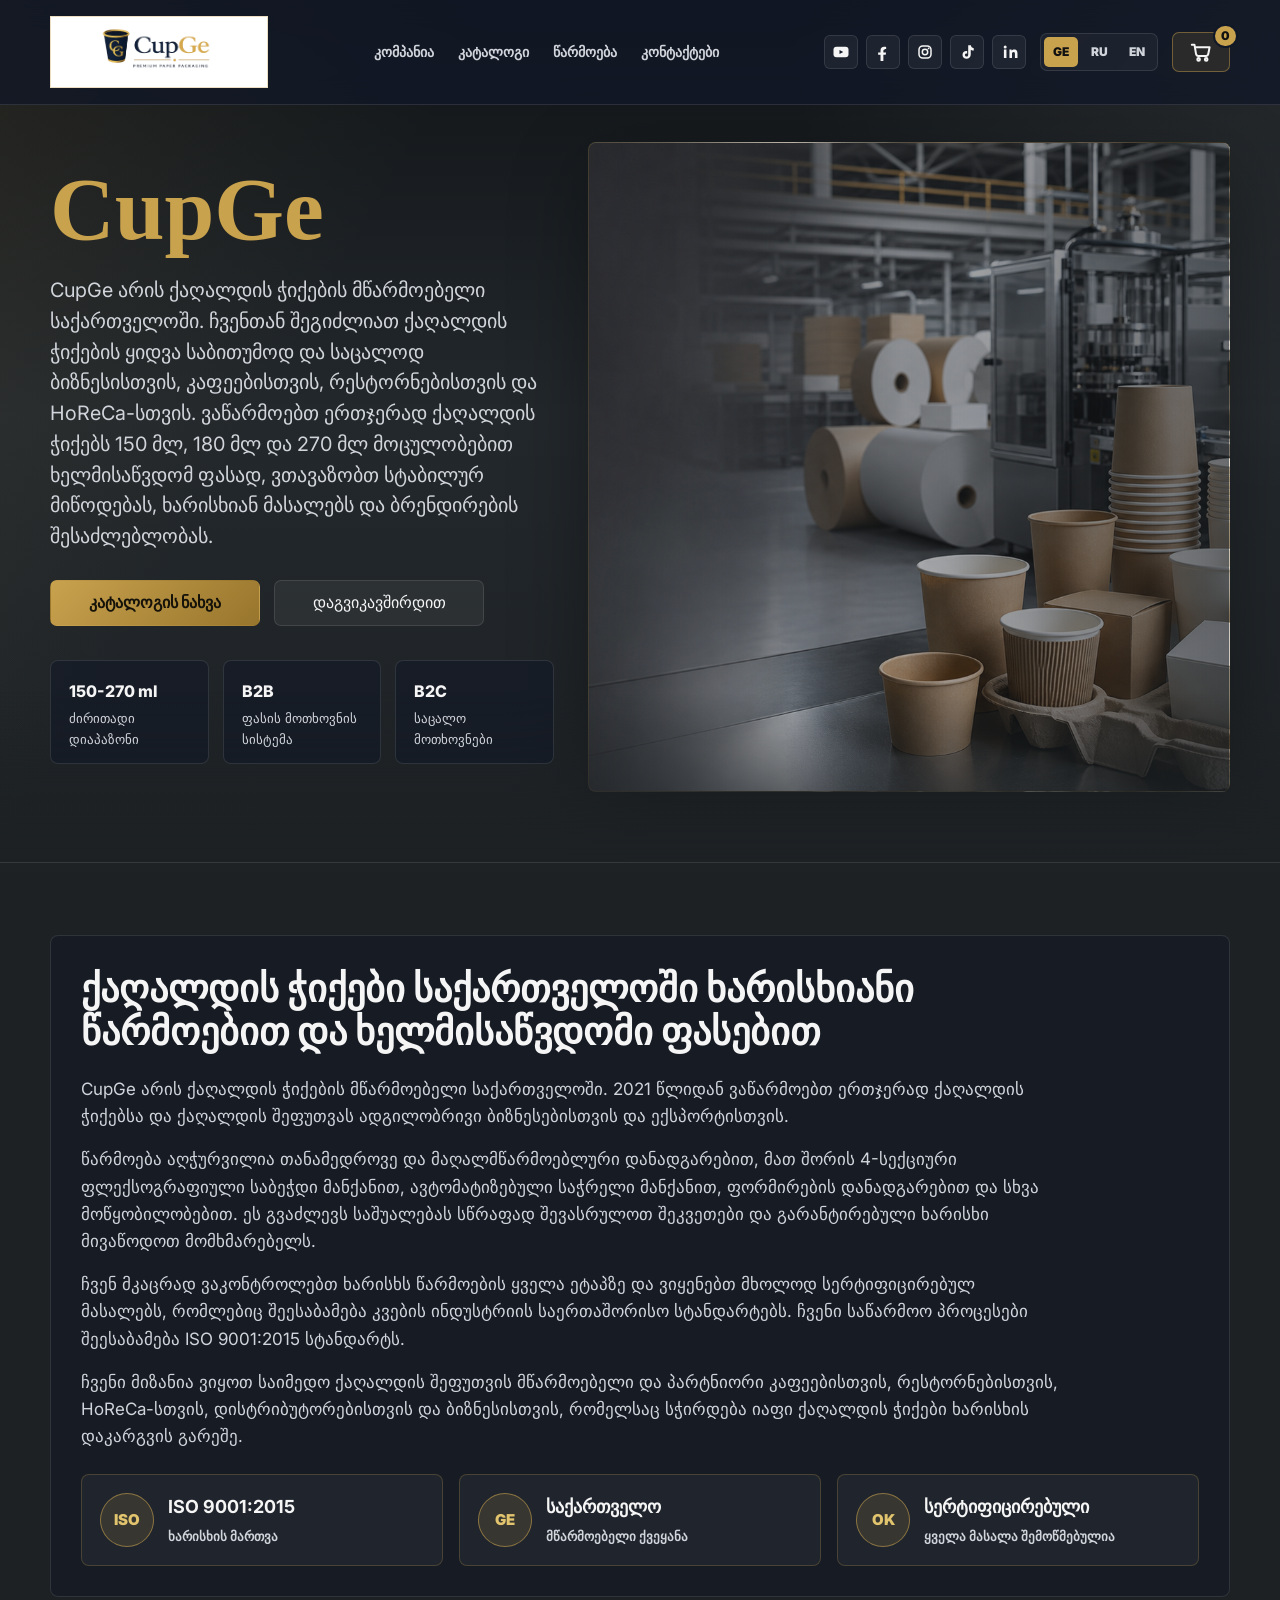
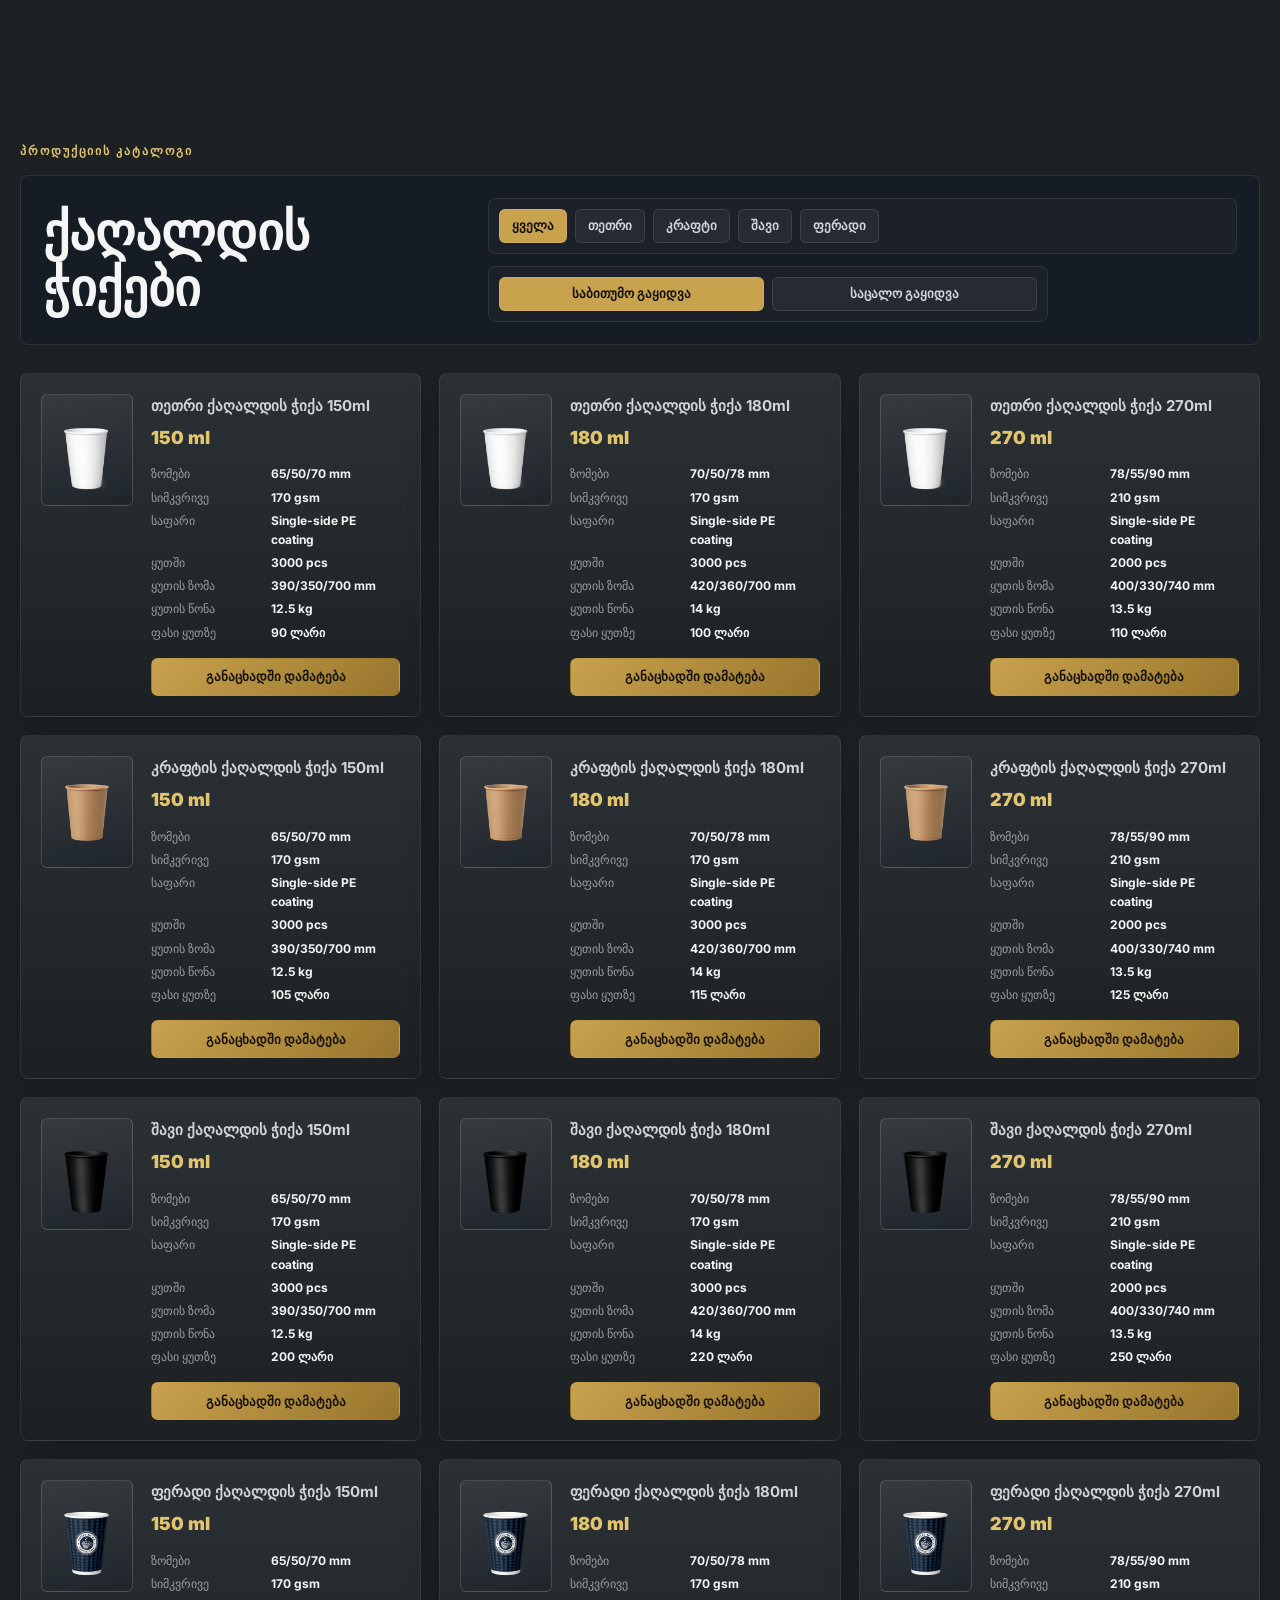
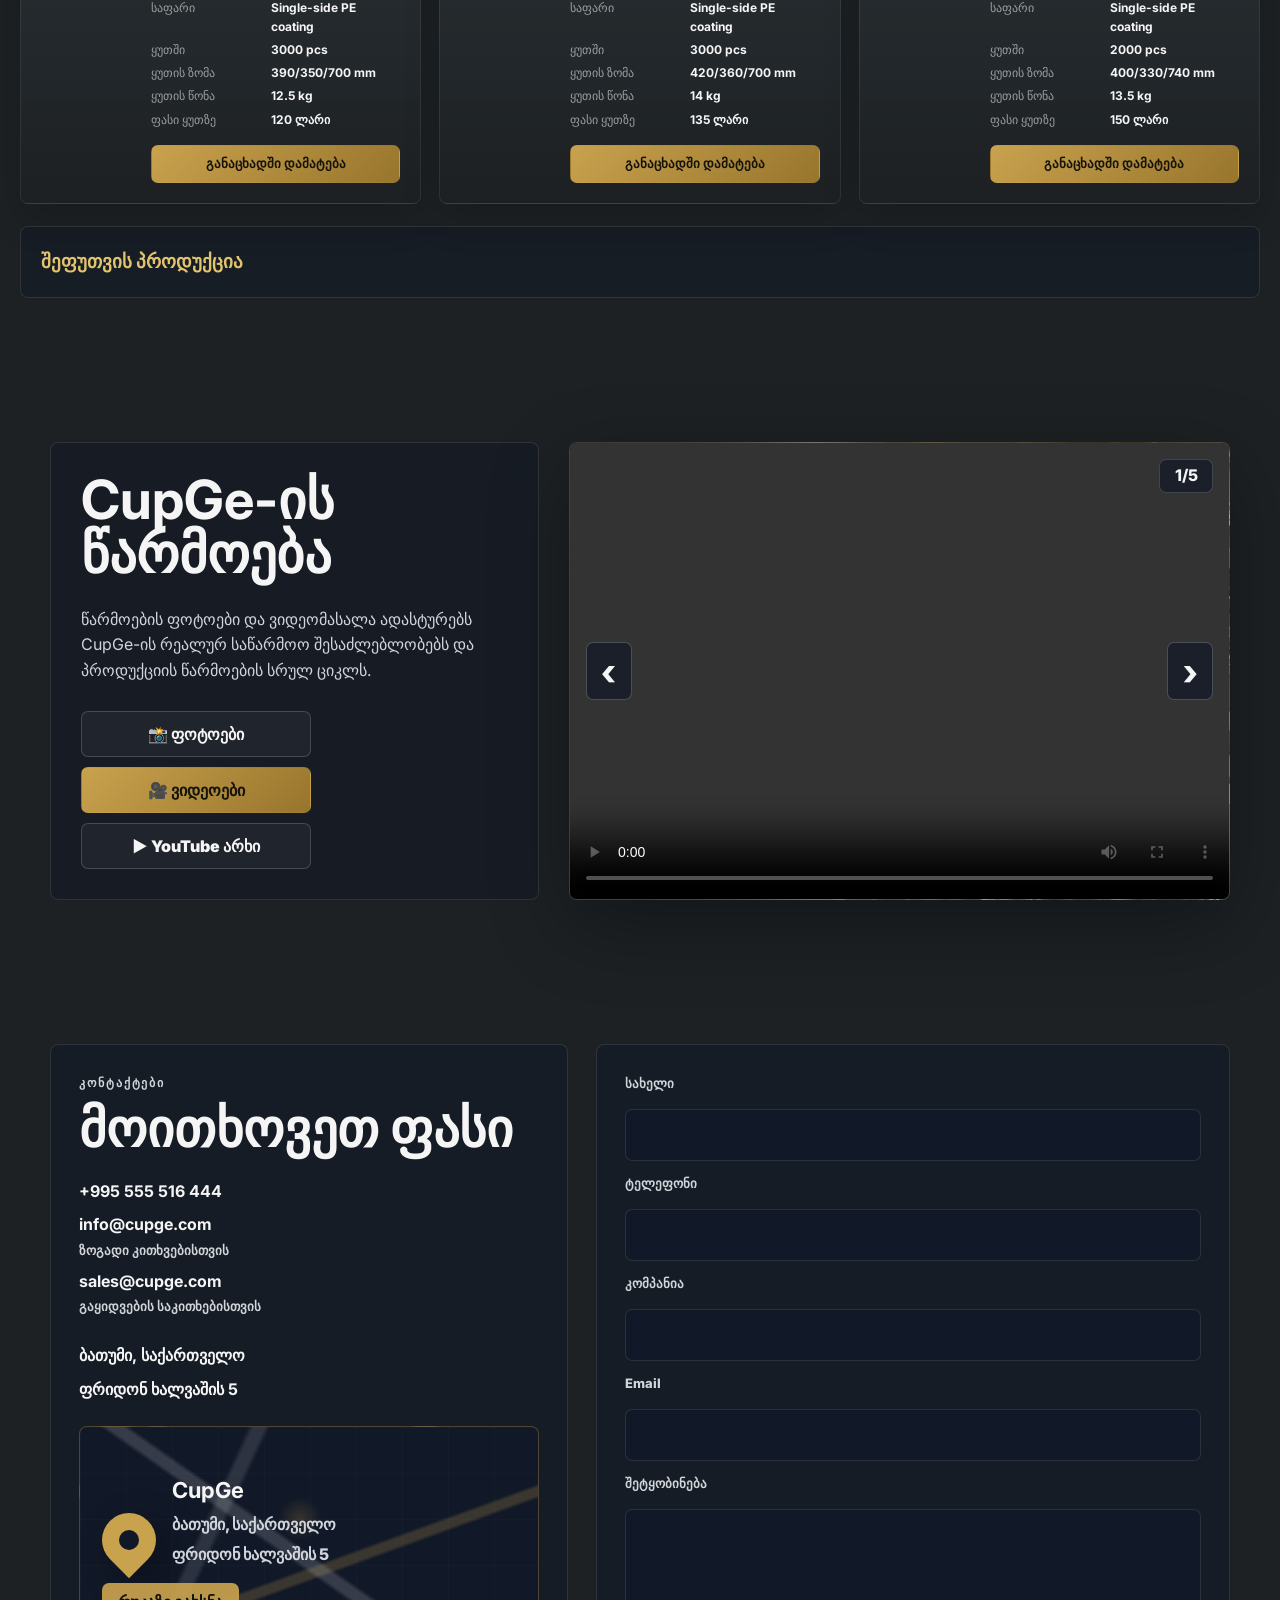
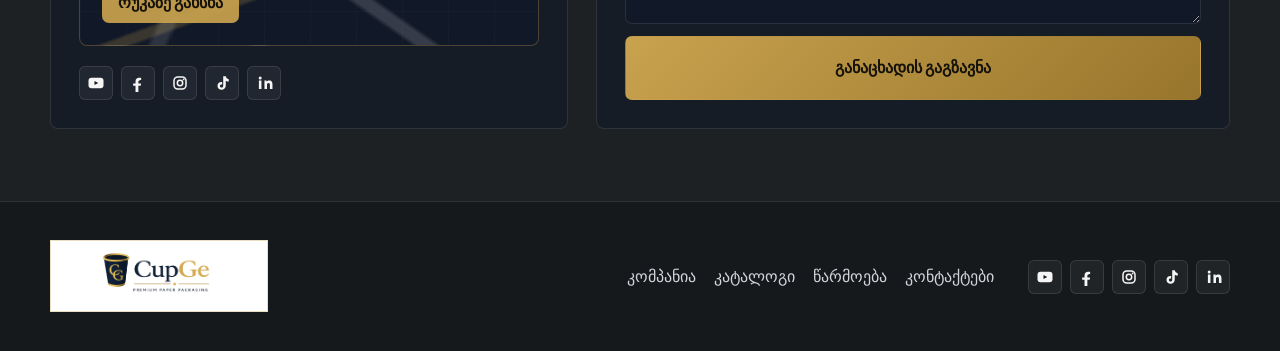
==== commit aa385f73: "Refine production heading layout" ====
--- a/index.html
+++ b/index.html
@@ -134,7 +134,6 @@
 
       <section class="section production-section" id="production">
         <div class="production-copy">
-          <p class="eyebrow" data-i18n="production.eyebrow">CupGe Production</p>
           <h2 data-i18n="production.title">How We Manufacture</h2>
           <p data-i18n="production.text">Factory visuals, process notes and video previews help buyers verify that CupGe is a real manufacturing partner.</p>
           <div class="production-actions" aria-label="Production media">
--- a/styles/production.css
+++ b/styles/production.css
@@ -13,7 +13,7 @@
 }
 
 .production-copy h2 {
-  margin: 0 0 16px;
+  margin: 0 0 26px;
   font-size: clamp(30px, 5vw, 54px);
   line-height: 1;
 }
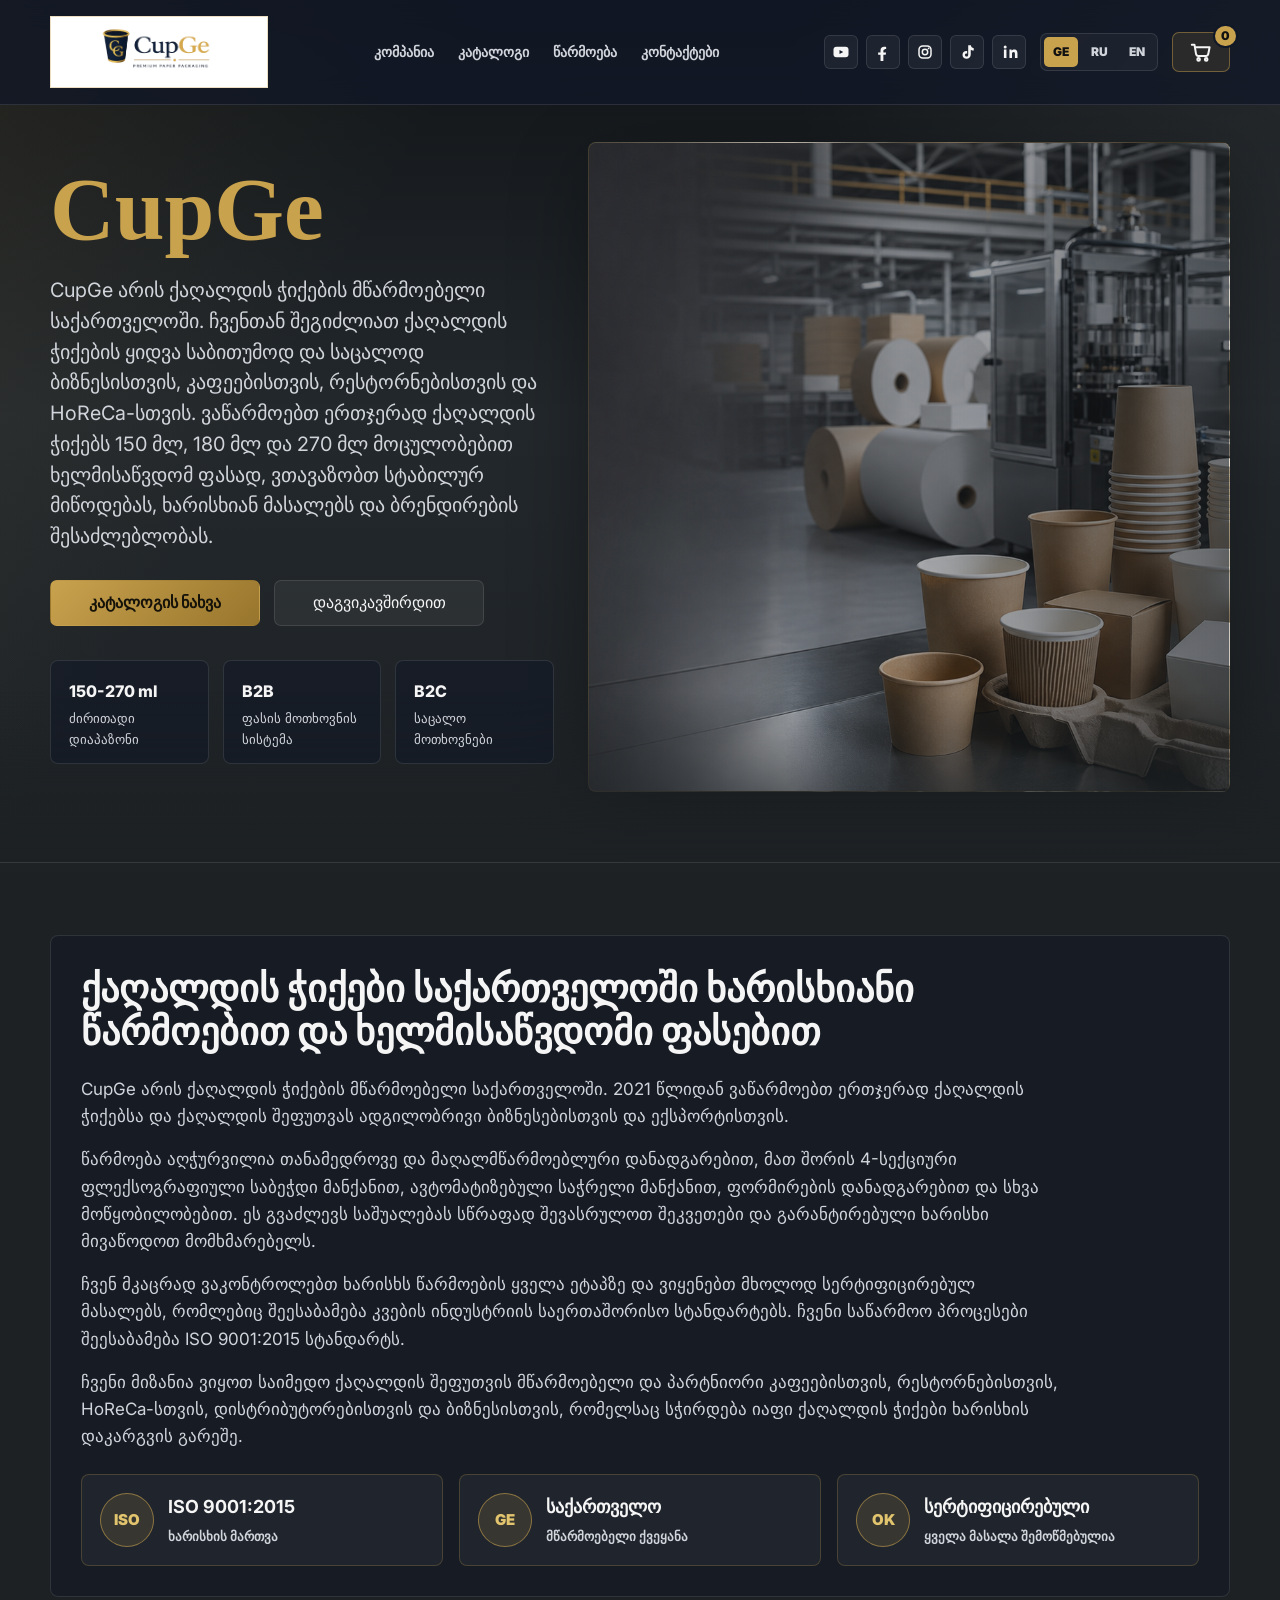
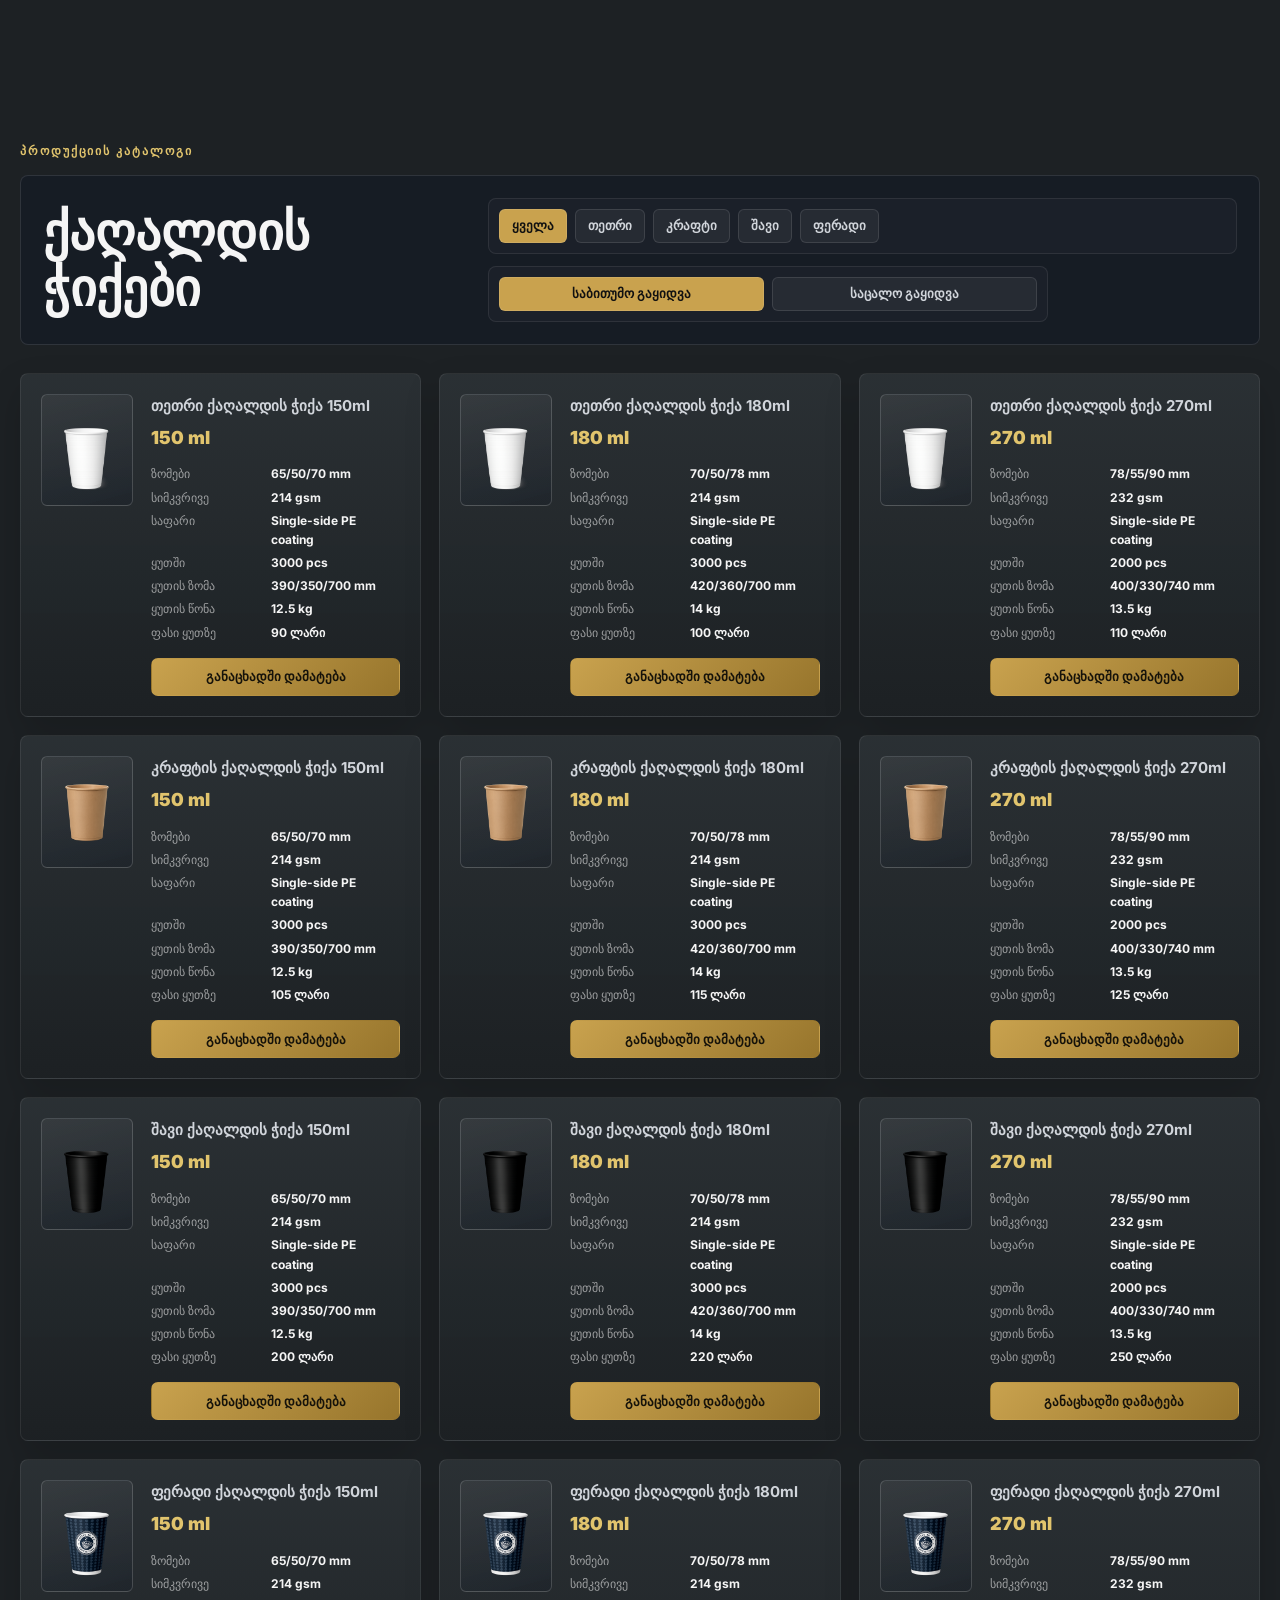
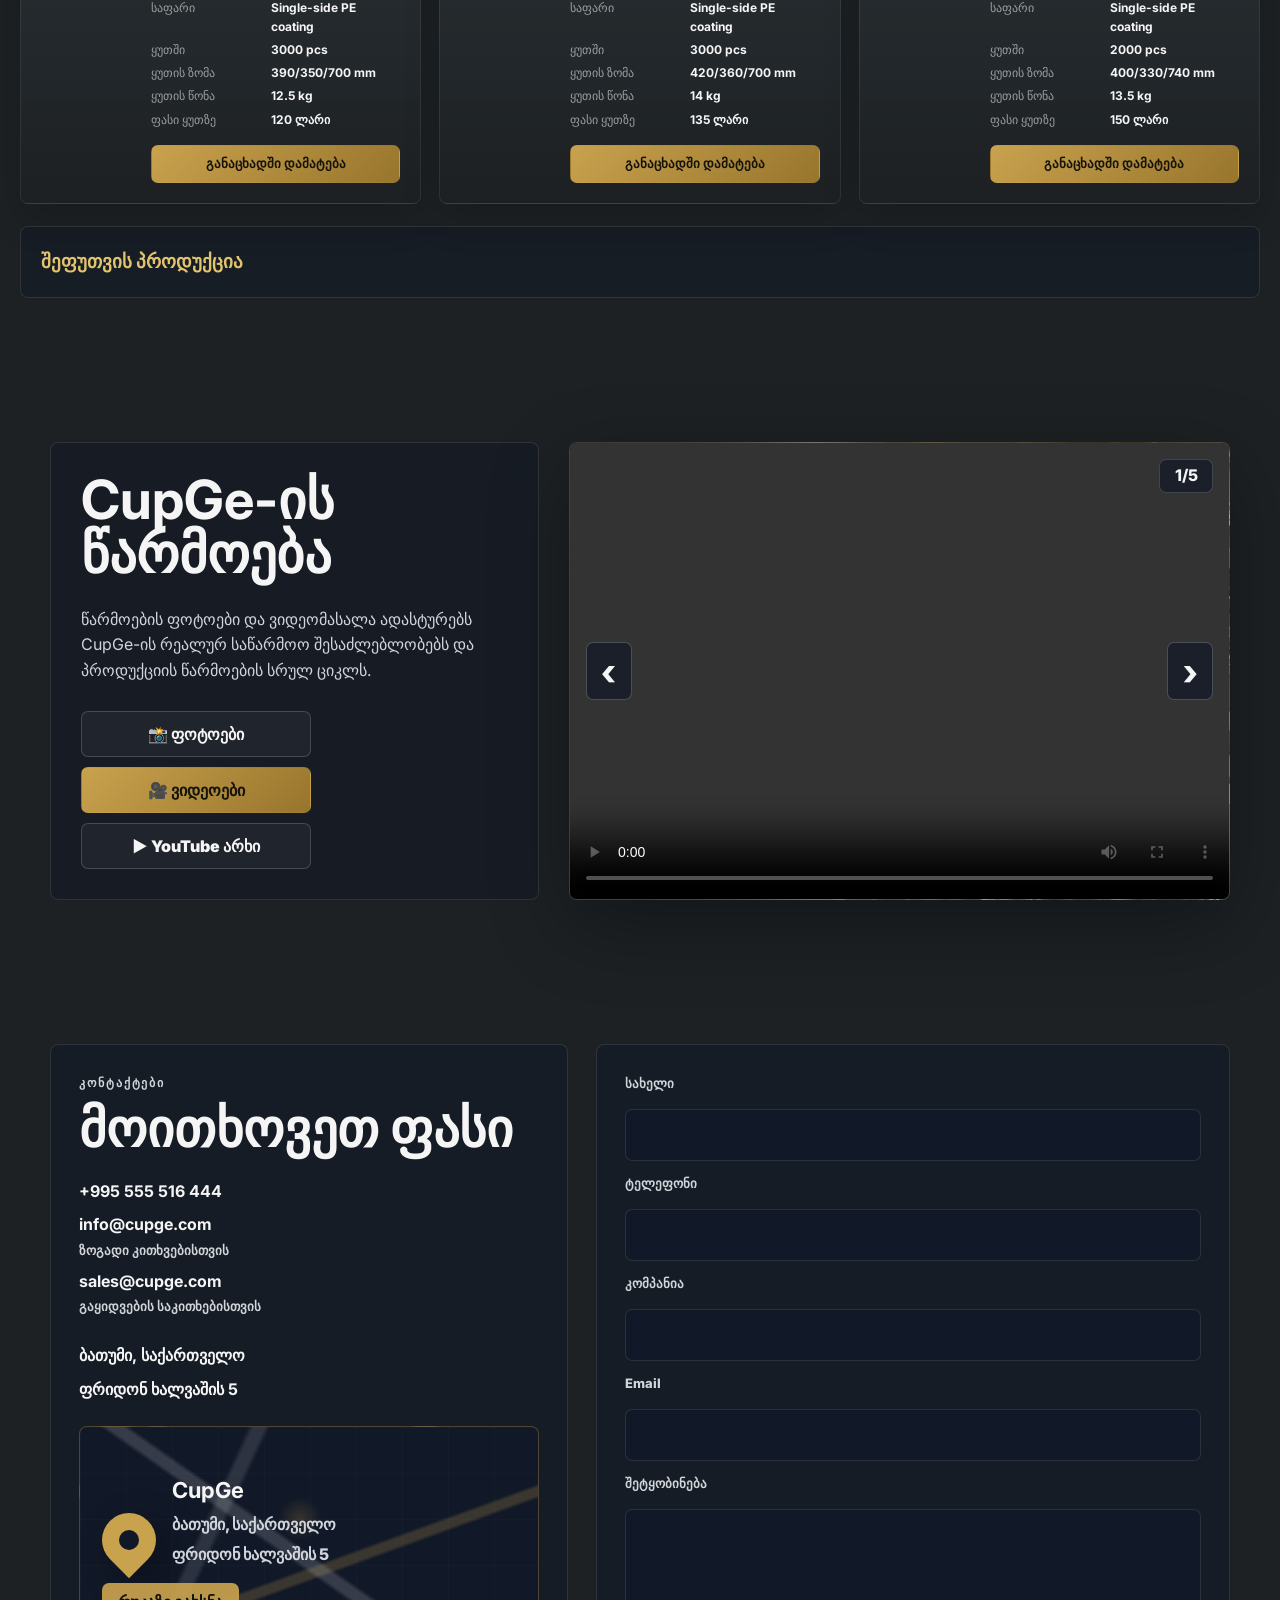
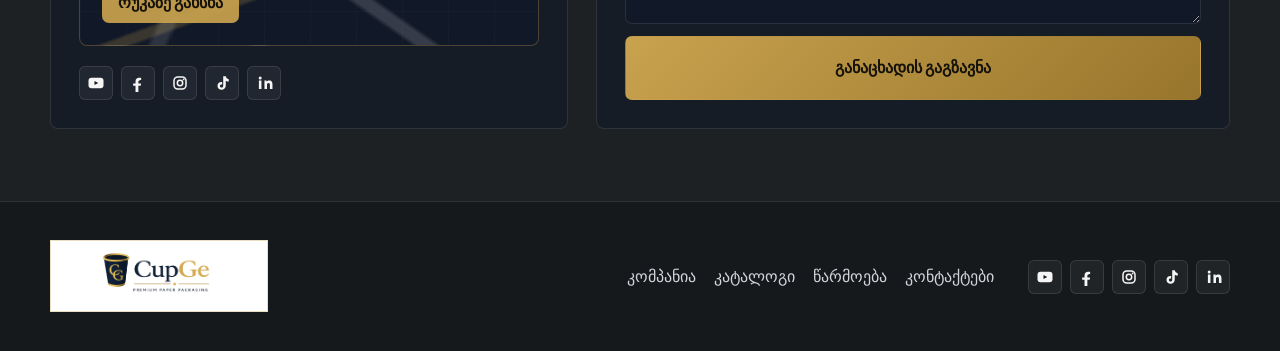
==== commit 1f18343f: "Update CUPGE social media links" ====
--- a/index.html
+++ b/index.html
@@ -279,7 +279,7 @@
     <script src="/js/cart.js?v=20260612-cart-toast"></script>
     <script src="/js/catalog.js?v=20260612-retail-prices"></script>
     <script src="/js/video.js?v=20260619-production-actions"></script>
-    <script src="/js/social-links.js?v=20260612-retail-prices"></script>
+    <script src="/js/social-links.js?v=20261006-social-links"></script>
     <script src="/js/app.js?v=20260616-submit-lock"></script>
   </body>
 </html>
